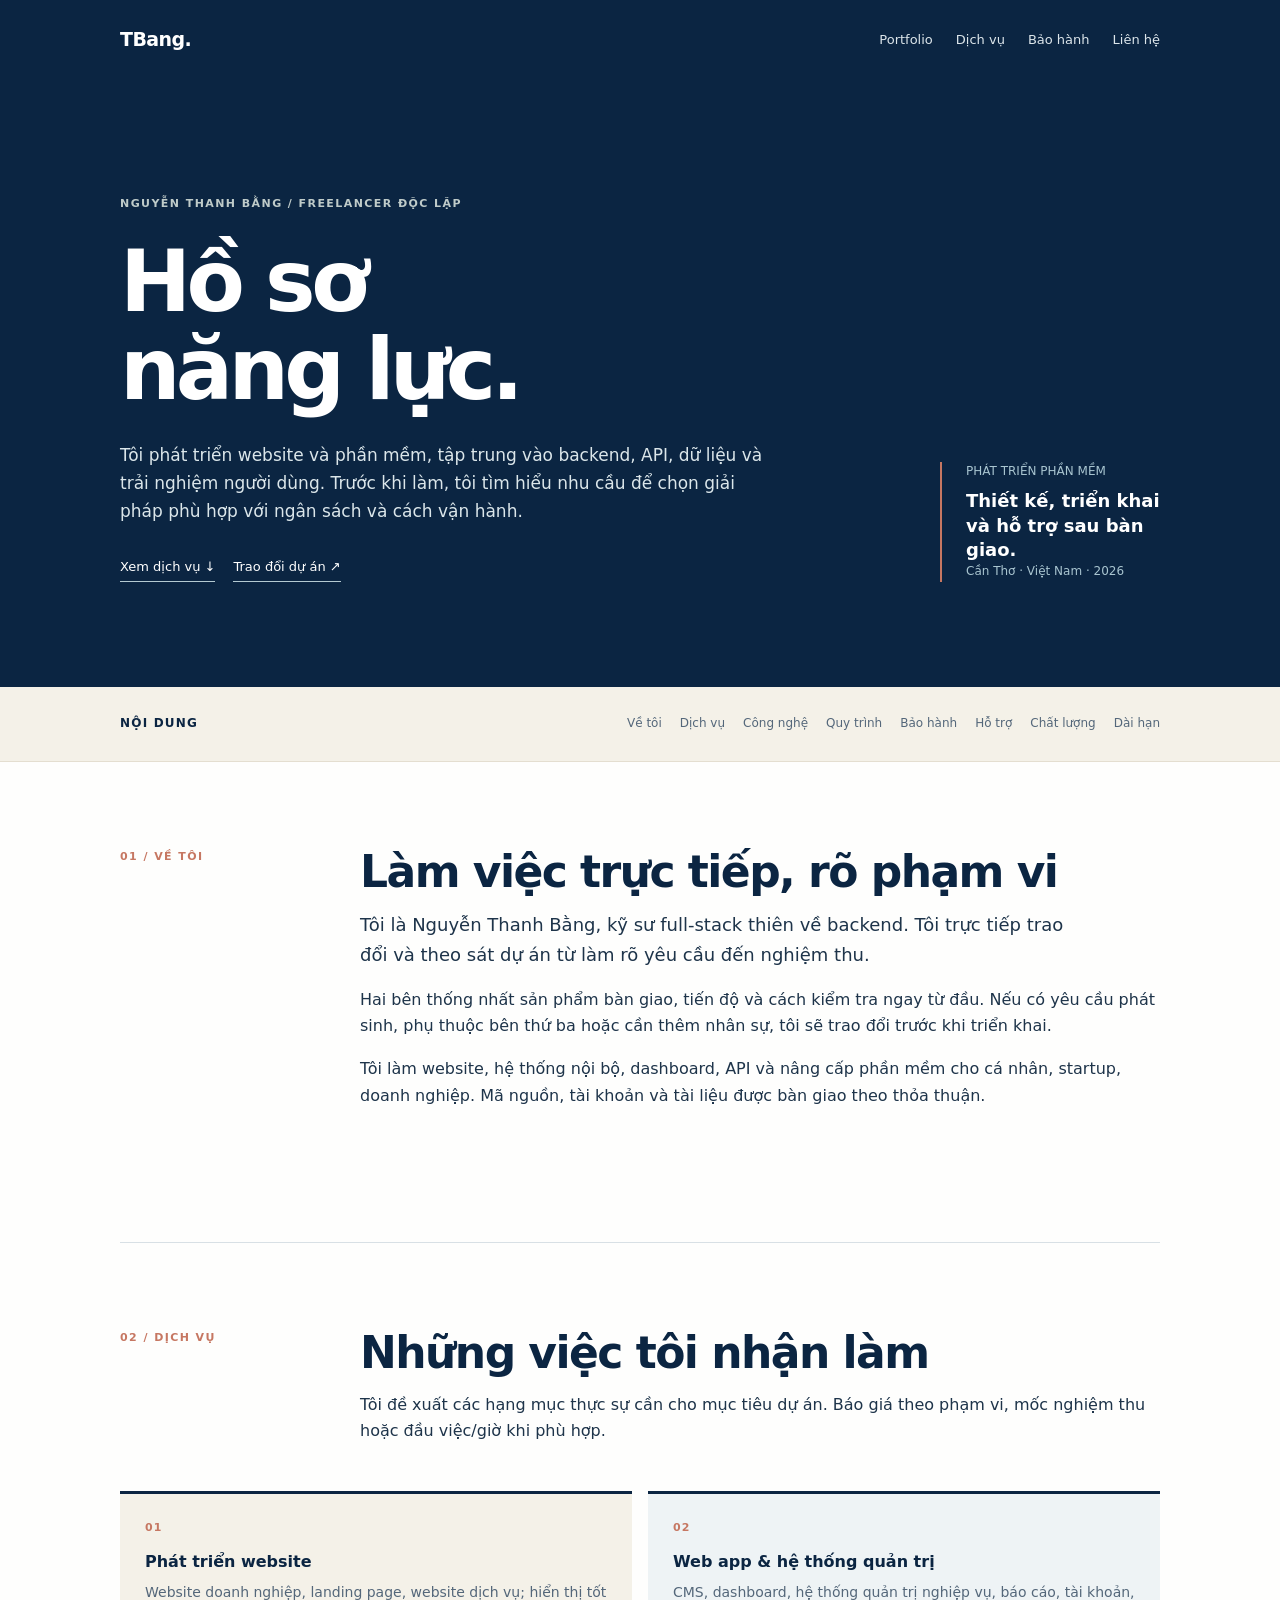
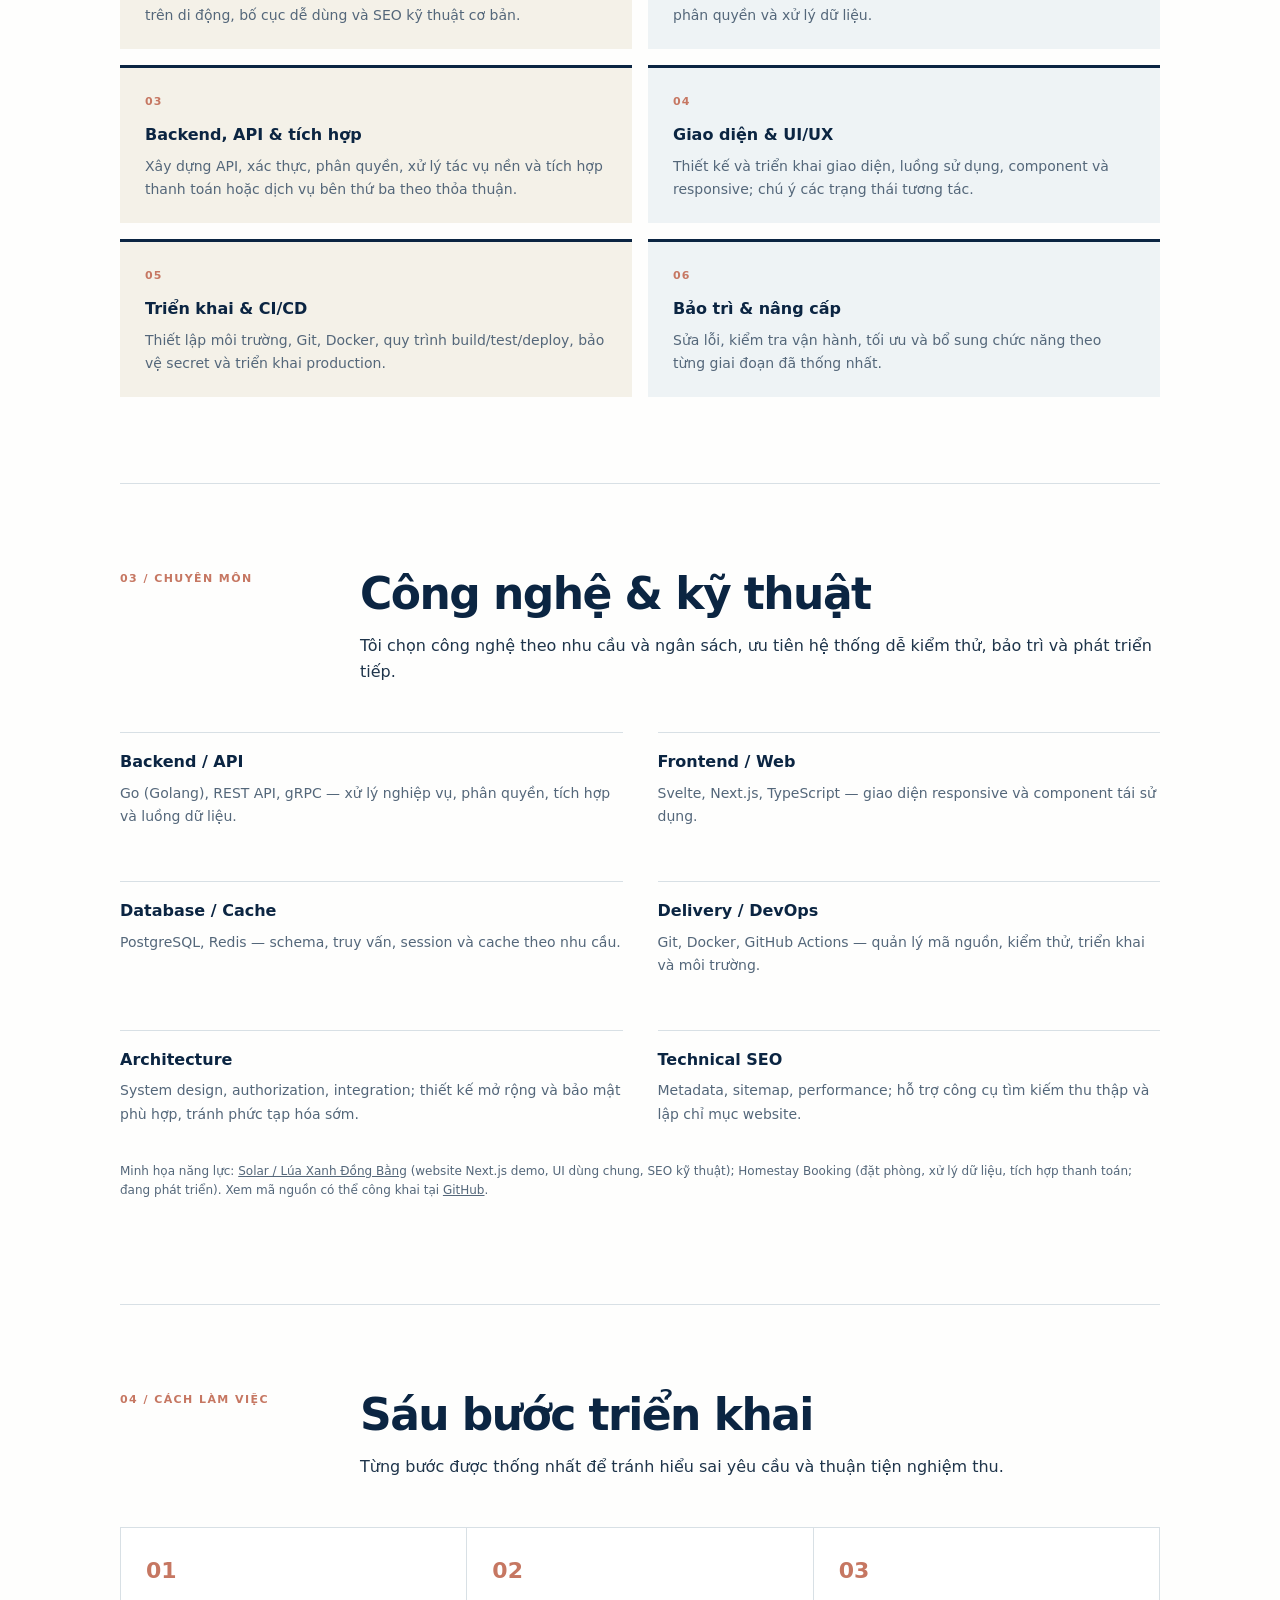
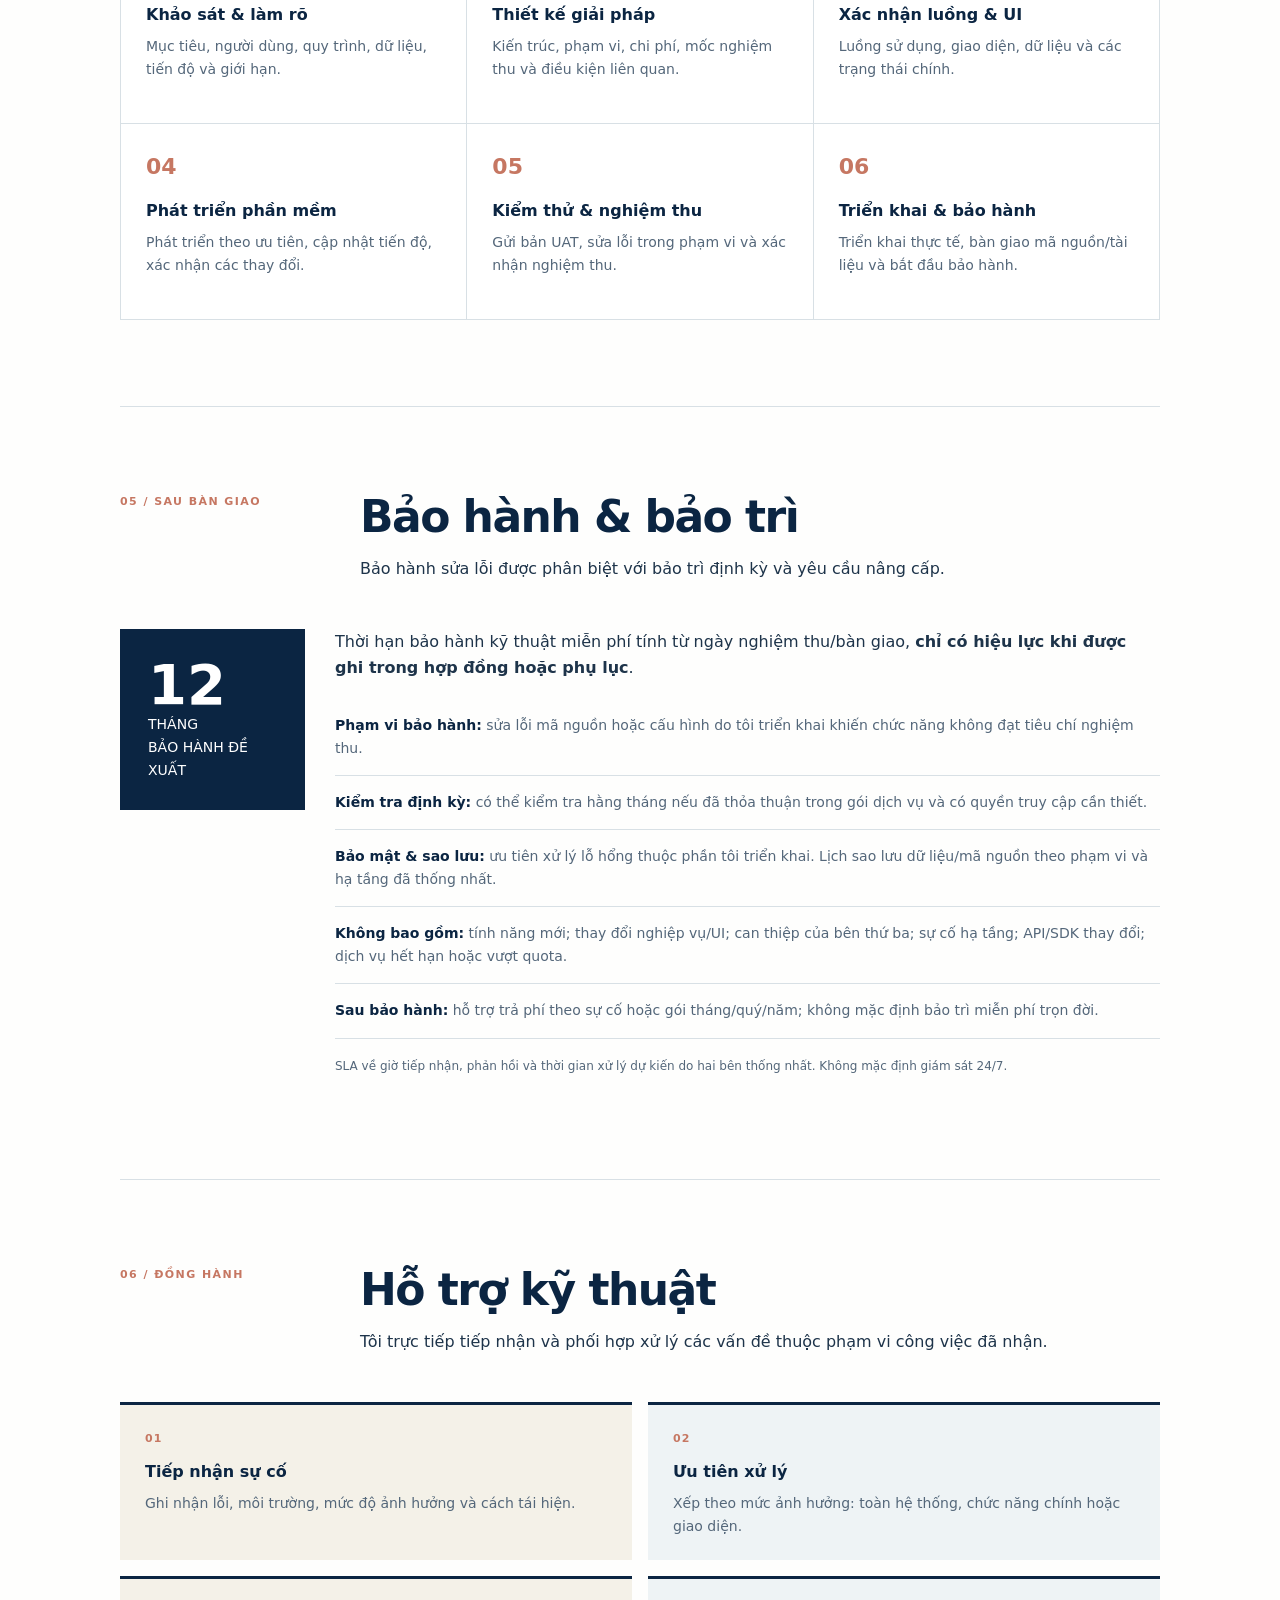
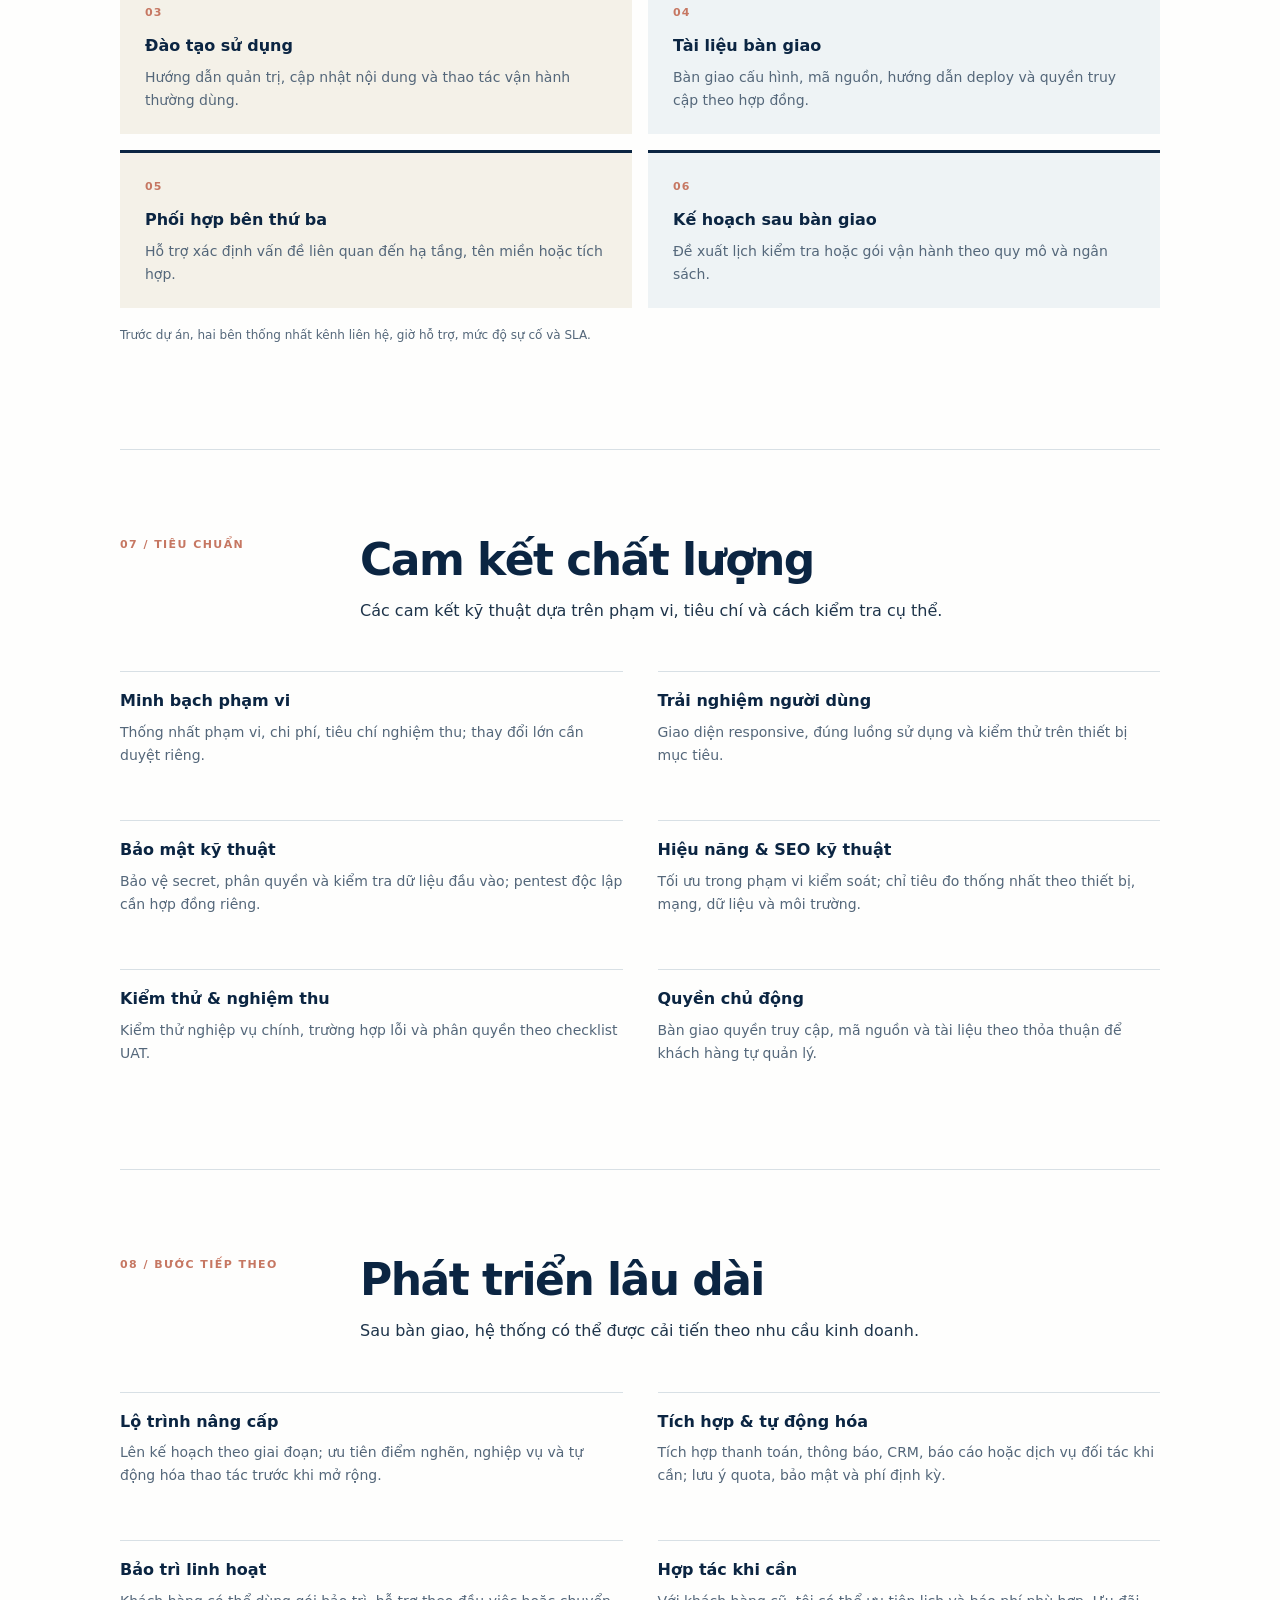
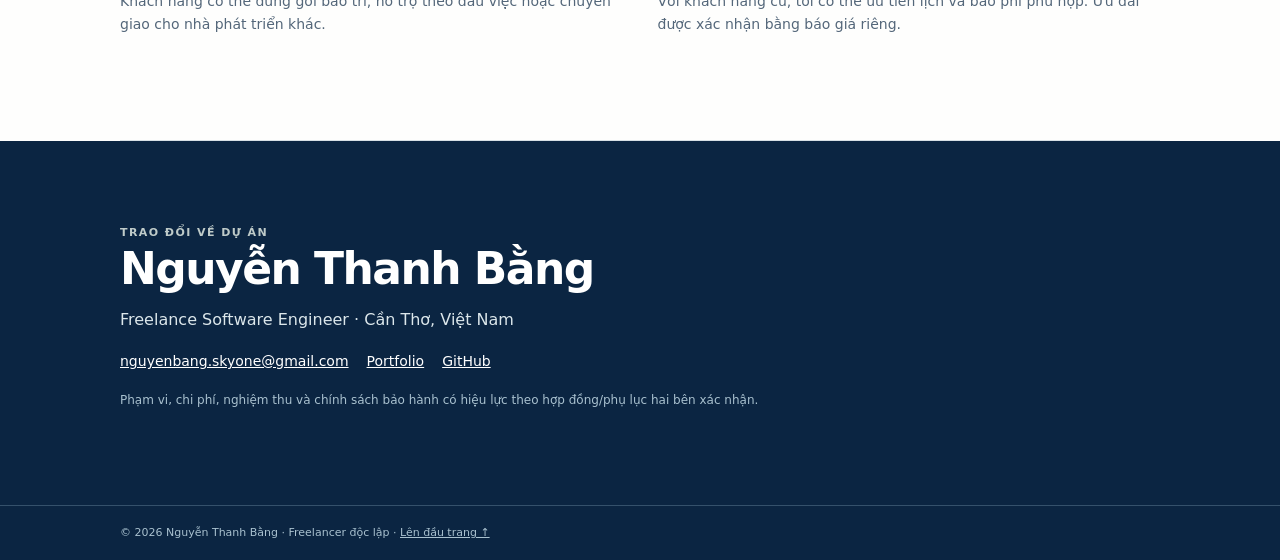
==== ho-so-nang-luc.html @ 7a18ff80 "feat(portfolio): add Vietnamese freelance capability profile" ====
<!doctype html>
<html lang="vi">
<head>
  <meta charset="utf-8">
  <meta name="viewport" content="width=device-width, initial-scale=1">
  <meta name="description" content="Hồ sơ năng lực và dịch vụ phát triển phần mềm freelance của Nguyễn Thanh Bằng: website, hệ thống quản trị, API, quy trình, bảo hành và hỗ trợ kỹ thuật.">
  <meta name="theme-color" content="#0b2542">
  <title>Hồ sơ năng lực | Nguyễn Thanh Bằng — Freelance Software Engineer</title>
  <link rel="icon" href="./assets/favicon.svg" type="image/svg+xml">
  <style>
    :root{--navy:#0b2542;--ink:#1e344a;--muted:#54677a;--cream:#f4f1e8;--paper:#fefefd;--orange:#c67762;--line:#d8e0e5;--teal:#1d5366}
    *{box-sizing:border-box}html{scroll-behavior:smooth}body{margin:0;background:var(--paper);color:var(--ink);font-family:Inter,system-ui,-apple-system,BlinkMacSystemFont,"Segoe UI",sans-serif;line-height:1.65}a{color:inherit}a:focus-visible{outline:3px solid var(--orange);outline-offset:4px}
    .wrap{width:min(1040px,calc(100% - 48px));margin-inline:auto}.top{background:var(--navy);color:#fff}.nav{display:flex;align-items:center;justify-content:space-between;gap:24px;padding:24px 0}.brand{font-weight:800;font-size:19px;text-decoration:none;letter-spacing:-.03em}.navlinks{display:flex;gap:23px;flex-wrap:wrap;font-size:13px}.navlinks a{color:#dce5ea;text-decoration:none}.navlinks a:hover{text-decoration:underline}.hero{padding:110px 0 105px;display:grid;grid-template-columns:1fr 220px;gap:40px}.eyebrow{color:#bfcbc9;letter-spacing:.13em;text-transform:uppercase;font-size:11px;font-weight:700}.hero h1{font-size:clamp(48px,7vw,85px);line-height:1.04;letter-spacing:-.055em;margin:22px 0 26px;max-width:700px}.hero p{font-size:17px;max-width:650px;color:#dbe6ea}.hero aside{border-left:2px solid var(--orange);padding-left:24px;align-self:end;font-size:12px;color:#a9c5d0}.hero aside strong{display:block;font-size:18px;color:white;line-height:1.35;margin-top:8px}.hero-links{margin-top:31px;display:flex;flex-wrap:wrap;gap:18px}.hero-links a{font-size:13px;text-decoration:none;border-bottom:1px solid #b4cad2;padding-bottom:4px}.hero-links a:hover{color:#fff;border-color:#fff}
    .contents{background:var(--cream);padding:27px 0;border-bottom:1px solid #e4ded0}.contents .wrap{display:flex;gap:24px;align-items:flex-start;justify-content:space-between}.contents strong{white-space:nowrap;color:var(--navy);font-size:12px;letter-spacing:.1em}.toc{display:flex;flex-wrap:wrap;gap:8px 18px}.toc a{font-size:12px;text-decoration:none;color:var(--muted)}.toc a:hover{color:var(--navy);text-decoration:underline}
    main section{padding:86px 0;border-bottom:1px solid var(--line);scroll-margin-top:30px}.section-head{display:grid;grid-template-columns:190px minmax(0,1fr);column-gap:50px;margin-bottom:30px}.section-head .eyebrow{color:var(--orange)}h2{font-size:clamp(27px,4.2vw,44px);line-height:1.1;letter-spacing:-.035em;color:var(--navy);margin:0 0 14px}h3{font-size:16px;line-height:1.35;margin:0 0 9px;color:var(--navy)}p{margin:0 0 17px}.lede{font-size:18px;max-width:720px}.grid{display:grid;grid-template-columns:repeat(2,minmax(0,1fr));gap:16px}.item{padding:25px 25px 22px;background:var(--cream);border-top:3px solid var(--navy)}.item:nth-child(even){background:#eef3f5}.item .number{display:block;font-size:11px;font-weight:800;letter-spacing:.1em;color:var(--orange);margin-bottom:13px}.item p,.plain p{color:var(--muted);font-size:14px;margin:0}.plain{display:grid;grid-template-columns:repeat(2,minmax(0,1fr));gap:35px}.plain article{padding:18px 0;border-top:1px solid var(--line)}.steps{display:grid;grid-template-columns:repeat(3,minmax(0,1fr));gap:1px;background:var(--line);border:1px solid var(--line)}.steps article{padding:25px;background:white}.steps b{font-size:22px;color:var(--orange)}.steps h3{margin-top:15px}.steps p{font-size:14px;color:var(--muted)}.warranty{display:grid;grid-template-columns:185px 1fr;gap:30px;align-items:start}.months{background:var(--navy);color:#fff;padding:28px;font-size:14px}.months strong{font-size:56px;display:block;line-height:1}.detail-list{margin:0;padding:0;list-style:none}.detail-list li{border-bottom:1px solid var(--line);padding:15px 0;color:var(--muted);font-size:14px}.detail-list strong{color:var(--navy)}.note{font-size:12px!important;color:var(--muted);margin-top:18px}.contact{background:var(--navy);color:white;padding:77px 0}.contact h2{color:white}.contact p{color:#dce7eb}.contact a{color:white}.contact .links{display:flex;flex-wrap:wrap;gap:18px;font-size:14px}.footer{background:var(--navy);color:#a9c1cf;border-top:1px solid #35516b;font-size:11px;padding:18px 0}
    @media(max-width:800px){.hero{grid-template-columns:1fr;padding:80px 0}.hero aside{max-width:480px}.section-head{display:block}.section-head .eyebrow{display:block;margin-bottom:10px}.steps{grid-template-columns:repeat(2,minmax(0,1fr))}.navlinks{gap:14px}}
    @media(max-width:600px){.wrap{width:min(100% - 34px,1040px)}.nav{align-items:flex-start;flex-direction:column}.hero{padding:60px 0 73px}.contents .wrap{display:block}.toc{margin-top:13px}.grid,.plain,.warranty,.steps{grid-template-columns:1fr}main section{padding:60px 0}.item{padding:21px}.hero h1{font-size:48px}}
    @media(prefers-reduced-motion:reduce){html{scroll-behavior:auto}}
  </style>
</head>
<body>
  <header class="top" id="dau-trang">
    <div class="wrap nav"><a class="brand" href="./">TBang.</a><nav class="navlinks" aria-label="Điều hướng"><a href="./">Portfolio</a><a href="#dich-vu">Dịch vụ</a><a href="#bao-hanh">Bảo hành</a><a href="#lien-he">Liên hệ</a></nav></div>
    <div class="wrap hero">
      <div><span class="eyebrow">Nguyễn Thanh Bằng / Freelancer độc lập</span><h1>Hồ sơ<br>năng lực.</h1><p>Tôi phát triển website và phần mềm, tập trung vào backend, API, dữ liệu và trải nghiệm người dùng. Trước khi làm, tôi tìm hiểu nhu cầu để chọn giải pháp phù hợp với ngân sách và cách vận hành.</p><div class="hero-links"><a href="#dich-vu">Xem dịch vụ ↓</a><a href="mailto:nguyenbang.skyone@gmail.com">Trao đổi dự án ↗</a></div></div>
      <aside>PHÁT TRIỂN PHẦN MỀM<strong>Thiết kế, triển khai và hỗ trợ sau bàn giao.</strong>Cần Thơ · Việt Nam · 2026</aside>
    </div>
  </header>
  <div class="contents"><div class="wrap"><strong>NỘI DUNG</strong><nav class="toc" aria-label="Mục lục"><a href="#ve-toi">Về tôi</a><a href="#dich-vu">Dịch vụ</a><a href="#cong-nghe">Công nghệ</a><a href="#quy-trinh">Quy trình</a><a href="#bao-hanh">Bảo hành</a><a href="#ho-tro">Hỗ trợ</a><a href="#cam-ket">Chất lượng</a><a href="#phat-trien">Dài hạn</a></nav></div></div>
  <main>
    <section id="ve-toi" class="wrap"><div class="section-head"><span class="eyebrow">01 / Về tôi</span><div><h2>Làm việc trực tiếp, rõ phạm vi</h2><p class="lede">Tôi là Nguyễn Thanh Bằng, kỹ sư full-stack thiên về backend. Tôi trực tiếp trao đổi và theo sát dự án từ làm rõ yêu cầu đến nghiệm thu.</p><p>Hai bên thống nhất sản phẩm bàn giao, tiến độ và cách kiểm tra ngay từ đầu. Nếu có yêu cầu phát sinh, phụ thuộc bên thứ ba hoặc cần thêm nhân sự, tôi sẽ trao đổi trước khi triển khai.</p><p>Tôi làm website, hệ thống nội bộ, dashboard, API và nâng cấp phần mềm cho cá nhân, startup, doanh nghiệp. Mã nguồn, tài khoản và tài liệu được bàn giao theo thỏa thuận.</p></div></div></section>
    <section id="dich-vu" class="wrap"><div class="section-head"><span class="eyebrow">02 / Dịch vụ</span><div><h2>Những việc tôi nhận làm</h2><p>Tôi đề xuất các hạng mục thực sự cần cho mục tiêu dự án. Báo giá theo phạm vi, mốc nghiệm thu hoặc đầu việc/giờ khi phù hợp.</p></div></div><div class="grid">
      <article class="item"><span class="number">01</span><h3>Phát triển website</h3><p>Website doanh nghiệp, landing page, website dịch vụ; hiển thị tốt trên di động, bố cục dễ dùng và SEO kỹ thuật cơ bản.</p></article>
      <article class="item"><span class="number">02</span><h3>Web app & hệ thống quản trị</h3><p>CMS, dashboard, hệ thống quản trị nghiệp vụ, báo cáo, tài khoản, phân quyền và xử lý dữ liệu.</p></article>
      <article class="item"><span class="number">03</span><h3>Backend, API & tích hợp</h3><p>Xây dựng API, xác thực, phân quyền, xử lý tác vụ nền và tích hợp thanh toán hoặc dịch vụ bên thứ ba theo thỏa thuận.</p></article>
      <article class="item"><span class="number">04</span><h3>Giao diện & UI/UX</h3><p>Thiết kế và triển khai giao diện, luồng sử dụng, component và responsive; chú ý các trạng thái tương tác.</p></article>
      <article class="item"><span class="number">05</span><h3>Triển khai & CI/CD</h3><p>Thiết lập môi trường, Git, Docker, quy trình build/test/deploy, bảo vệ secret và triển khai production.</p></article>
      <article class="item"><span class="number">06</span><h3>Bảo trì & nâng cấp</h3><p>Sửa lỗi, kiểm tra vận hành, tối ưu và bổ sung chức năng theo từng giai đoạn đã thống nhất.</p></article>
    </div></section>
    <section id="cong-nghe" class="wrap"><div class="section-head"><span class="eyebrow">03 / Chuyên môn</span><div><h2>Công nghệ & kỹ thuật</h2><p>Tôi chọn công nghệ theo nhu cầu và ngân sách, ưu tiên hệ thống dễ kiểm thử, bảo trì và phát triển tiếp.</p></div></div><div class="plain">
      <article><h3>Backend / API</h3><p>Go (Golang), REST API, gRPC — xử lý nghiệp vụ, phân quyền, tích hợp và luồng dữ liệu.</p></article>
      <article><h3>Frontend / Web</h3><p>Svelte, Next.js, TypeScript — giao diện responsive và component tái sử dụng.</p></article>
      <article><h3>Database / Cache</h3><p>PostgreSQL, Redis — schema, truy vấn, session và cache theo nhu cầu.</p></article>
      <article><h3>Delivery / DevOps</h3><p>Git, Docker, GitHub Actions — quản lý mã nguồn, kiểm thử, triển khai và môi trường.</p></article>
      <article><h3>Architecture</h3><p>System design, authorization, integration; thiết kế mở rộng và bảo mật phù hợp, tránh phức tạp hóa sớm.</p></article>
      <article><h3>Technical SEO</h3><p>Metadata, sitemap, performance; hỗ trợ công cụ tìm kiếm thu thập và lập chỉ mục website.</p></article>
    </div><p class="note">Minh họa năng lực: <a href="./solar_demo/">Solar / Lúa Xanh Đồng Bằng</a> (website Next.js demo, UI dùng chung, SEO kỹ thuật); Homestay Booking (đặt phòng, xử lý dữ liệu, tích hợp thanh toán; đang phát triển). Xem mã nguồn có thể công khai tại <a href="https://github.com/bangnt188">GitHub</a>.</p></section>
    <section id="quy-trinh" class="wrap"><div class="section-head"><span class="eyebrow">04 / Cách làm việc</span><div><h2>Sáu bước triển khai</h2><p>Từng bước được thống nhất để tránh hiểu sai yêu cầu và thuận tiện nghiệm thu.</p></div></div><div class="steps">
      <article><b>01</b><h3>Khảo sát & làm rõ</h3><p>Mục tiêu, người dùng, quy trình, dữ liệu, tiến độ và giới hạn.</p></article>
      <article><b>02</b><h3>Thiết kế giải pháp</h3><p>Kiến trúc, phạm vi, chi phí, mốc nghiệm thu và điều kiện liên quan.</p></article>
      <article><b>03</b><h3>Xác nhận luồng & UI</h3><p>Luồng sử dụng, giao diện, dữ liệu và các trạng thái chính.</p></article>
      <article><b>04</b><h3>Phát triển phần mềm</h3><p>Phát triển theo ưu tiên, cập nhật tiến độ, xác nhận các thay đổi.</p></article>
      <article><b>05</b><h3>Kiểm thử & nghiệm thu</h3><p>Gửi bản UAT, sửa lỗi trong phạm vi và xác nhận nghiệm thu.</p></article>
      <article><b>06</b><h3>Triển khai & bảo hành</h3><p>Triển khai thực tế, bàn giao mã nguồn/tài liệu và bắt đầu bảo hành.</p></article>
    </div></section>
    <section id="bao-hanh" class="wrap"><div class="section-head"><span class="eyebrow">05 / Sau bàn giao</span><div><h2>Bảo hành & bảo trì</h2><p>Bảo hành sửa lỗi được phân biệt với bảo trì định kỳ và yêu cầu nâng cấp.</p></div></div><div class="warranty"><div class="months"><strong>12</strong>THÁNG<br>BẢO HÀNH ĐỀ XUẤT</div><div><p>Thời hạn bảo hành kỹ thuật miễn phí tính từ ngày nghiệm thu/bàn giao, <strong>chỉ có hiệu lực khi được ghi trong hợp đồng hoặc phụ lục</strong>.</p><ul class="detail-list">
      <li><strong>Phạm vi bảo hành:</strong> sửa lỗi mã nguồn hoặc cấu hình do tôi triển khai khiến chức năng không đạt tiêu chí nghiệm thu.</li>
      <li><strong>Kiểm tra định kỳ:</strong> có thể kiểm tra hằng tháng nếu đã thỏa thuận trong gói dịch vụ và có quyền truy cập cần thiết.</li>
      <li><strong>Bảo mật & sao lưu:</strong> ưu tiên xử lý lỗ hổng thuộc phần tôi triển khai. Lịch sao lưu dữ liệu/mã nguồn theo phạm vi và hạ tầng đã thống nhất.</li>
      <li><strong>Không bao gồm:</strong> tính năng mới; thay đổi nghiệp vụ/UI; can thiệp của bên thứ ba; sự cố hạ tầng; API/SDK thay đổi; dịch vụ hết hạn hoặc vượt quota.</li>
      <li><strong>Sau bảo hành:</strong> hỗ trợ trả phí theo sự cố hoặc gói tháng/quý/năm; không mặc định bảo trì miễn phí trọn đời.</li>
      </ul><p class="note">SLA về giờ tiếp nhận, phản hồi và thời gian xử lý dự kiến do hai bên thống nhất. Không mặc định giám sát 24/7.</p></div></div></section>
    <section id="ho-tro" class="wrap"><div class="section-head"><span class="eyebrow">06 / Đồng hành</span><div><h2>Hỗ trợ kỹ thuật</h2><p>Tôi trực tiếp tiếp nhận và phối hợp xử lý các vấn đề thuộc phạm vi công việc đã nhận.</p></div></div><div class="grid">
      <article class="item"><span class="number">01</span><h3>Tiếp nhận sự cố</h3><p>Ghi nhận lỗi, môi trường, mức độ ảnh hưởng và cách tái hiện.</p></article>
      <article class="item"><span class="number">02</span><h3>Ưu tiên xử lý</h3><p>Xếp theo mức ảnh hưởng: toàn hệ thống, chức năng chính hoặc giao diện.</p></article>
      <article class="item"><span class="number">03</span><h3>Đào tạo sử dụng</h3><p>Hướng dẫn quản trị, cập nhật nội dung và thao tác vận hành thường dùng.</p></article>
      <article class="item"><span class="number">04</span><h3>Tài liệu bàn giao</h3><p>Bàn giao cấu hình, mã nguồn, hướng dẫn deploy và quyền truy cập theo hợp đồng.</p></article>
      <article class="item"><span class="number">05</span><h3>Phối hợp bên thứ ba</h3><p>Hỗ trợ xác định vấn đề liên quan đến hạ tầng, tên miền hoặc tích hợp.</p></article>
      <article class="item"><span class="number">06</span><h3>Kế hoạch sau bàn giao</h3><p>Đề xuất lịch kiểm tra hoặc gói vận hành theo quy mô và ngân sách.</p></article>
    </div><p class="note">Trước dự án, hai bên thống nhất kênh liên hệ, giờ hỗ trợ, mức độ sự cố và SLA.</p></section>
    <section id="cam-ket" class="wrap"><div class="section-head"><span class="eyebrow">07 / Tiêu chuẩn</span><div><h2>Cam kết chất lượng</h2><p>Các cam kết kỹ thuật dựa trên phạm vi, tiêu chí và cách kiểm tra cụ thể.</p></div></div><div class="plain">
      <article><h3>Minh bạch phạm vi</h3><p>Thống nhất phạm vi, chi phí, tiêu chí nghiệm thu; thay đổi lớn cần duyệt riêng.</p></article>
      <article><h3>Trải nghiệm người dùng</h3><p>Giao diện responsive, đúng luồng sử dụng và kiểm thử trên thiết bị mục tiêu.</p></article>
      <article><h3>Bảo mật kỹ thuật</h3><p>Bảo vệ secret, phân quyền và kiểm tra dữ liệu đầu vào; pentest độc lập cần hợp đồng riêng.</p></article>
      <article><h3>Hiệu năng & SEO kỹ thuật</h3><p>Tối ưu trong phạm vi kiểm soát; chỉ tiêu đo thống nhất theo thiết bị, mạng, dữ liệu và môi trường.</p></article>
      <article><h3>Kiểm thử & nghiệm thu</h3><p>Kiểm thử nghiệp vụ chính, trường hợp lỗi và phân quyền theo checklist UAT.</p></article>
      <article><h3>Quyền chủ động</h3><p>Bàn giao quyền truy cập, mã nguồn và tài liệu theo thỏa thuận để khách hàng tự quản lý.</p></article>
    </div></section>
    <section id="phat-trien" class="wrap"><div class="section-head"><span class="eyebrow">08 / Bước tiếp theo</span><div><h2>Phát triển lâu dài</h2><p>Sau bàn giao, hệ thống có thể được cải tiến theo nhu cầu kinh doanh.</p></div></div><div class="plain">
      <article><h3>Lộ trình nâng cấp</h3><p>Lên kế hoạch theo giai đoạn; ưu tiên điểm nghẽn, nghiệp vụ và tự động hóa thao tác trước khi mở rộng.</p></article>
      <article><h3>Tích hợp & tự động hóa</h3><p>Tích hợp thanh toán, thông báo, CRM, báo cáo hoặc dịch vụ đối tác khi cần; lưu ý quota, bảo mật và phí định kỳ.</p></article>
      <article><h3>Bảo trì linh hoạt</h3><p>Khách hàng có thể dùng gói bảo trì, hỗ trợ theo đầu việc hoặc chuyển giao cho nhà phát triển khác.</p></article>
      <article><h3>Hợp tác khi cần</h3><p>Với khách hàng cũ, tôi có thể ưu tiên lịch và báo phí phù hợp. Ưu đãi được xác nhận bằng báo giá riêng.</p></article>
    </div></section>
  </main>
  <section class="contact" id="lien-he"><div class="wrap"><span class="eyebrow">Trao đổi về dự án</span><h2>Nguyễn Thanh Bằng</h2><p>Freelance Software Engineer · Cần Thơ, Việt Nam</p><div class="links"><a href="mailto:nguyenbang.skyone@gmail.com">nguyenbang.skyone@gmail.com</a><a href="./">Portfolio</a><a href="https://github.com/bangnt188">GitHub</a></div><p class="note" style="color:#a9c1cf">Phạm vi, chi phí, nghiệm thu và chính sách bảo hành có hiệu lực theo hợp đồng/phụ lục hai bên xác nhận.</p></div></section>
  <footer class="footer"><div class="wrap">© 2026 Nguyễn Thanh Bằng · Freelancer độc lập · <a href="#dau-trang">Lên đầu trang ↑</a></div></footer>
</body>
</html>
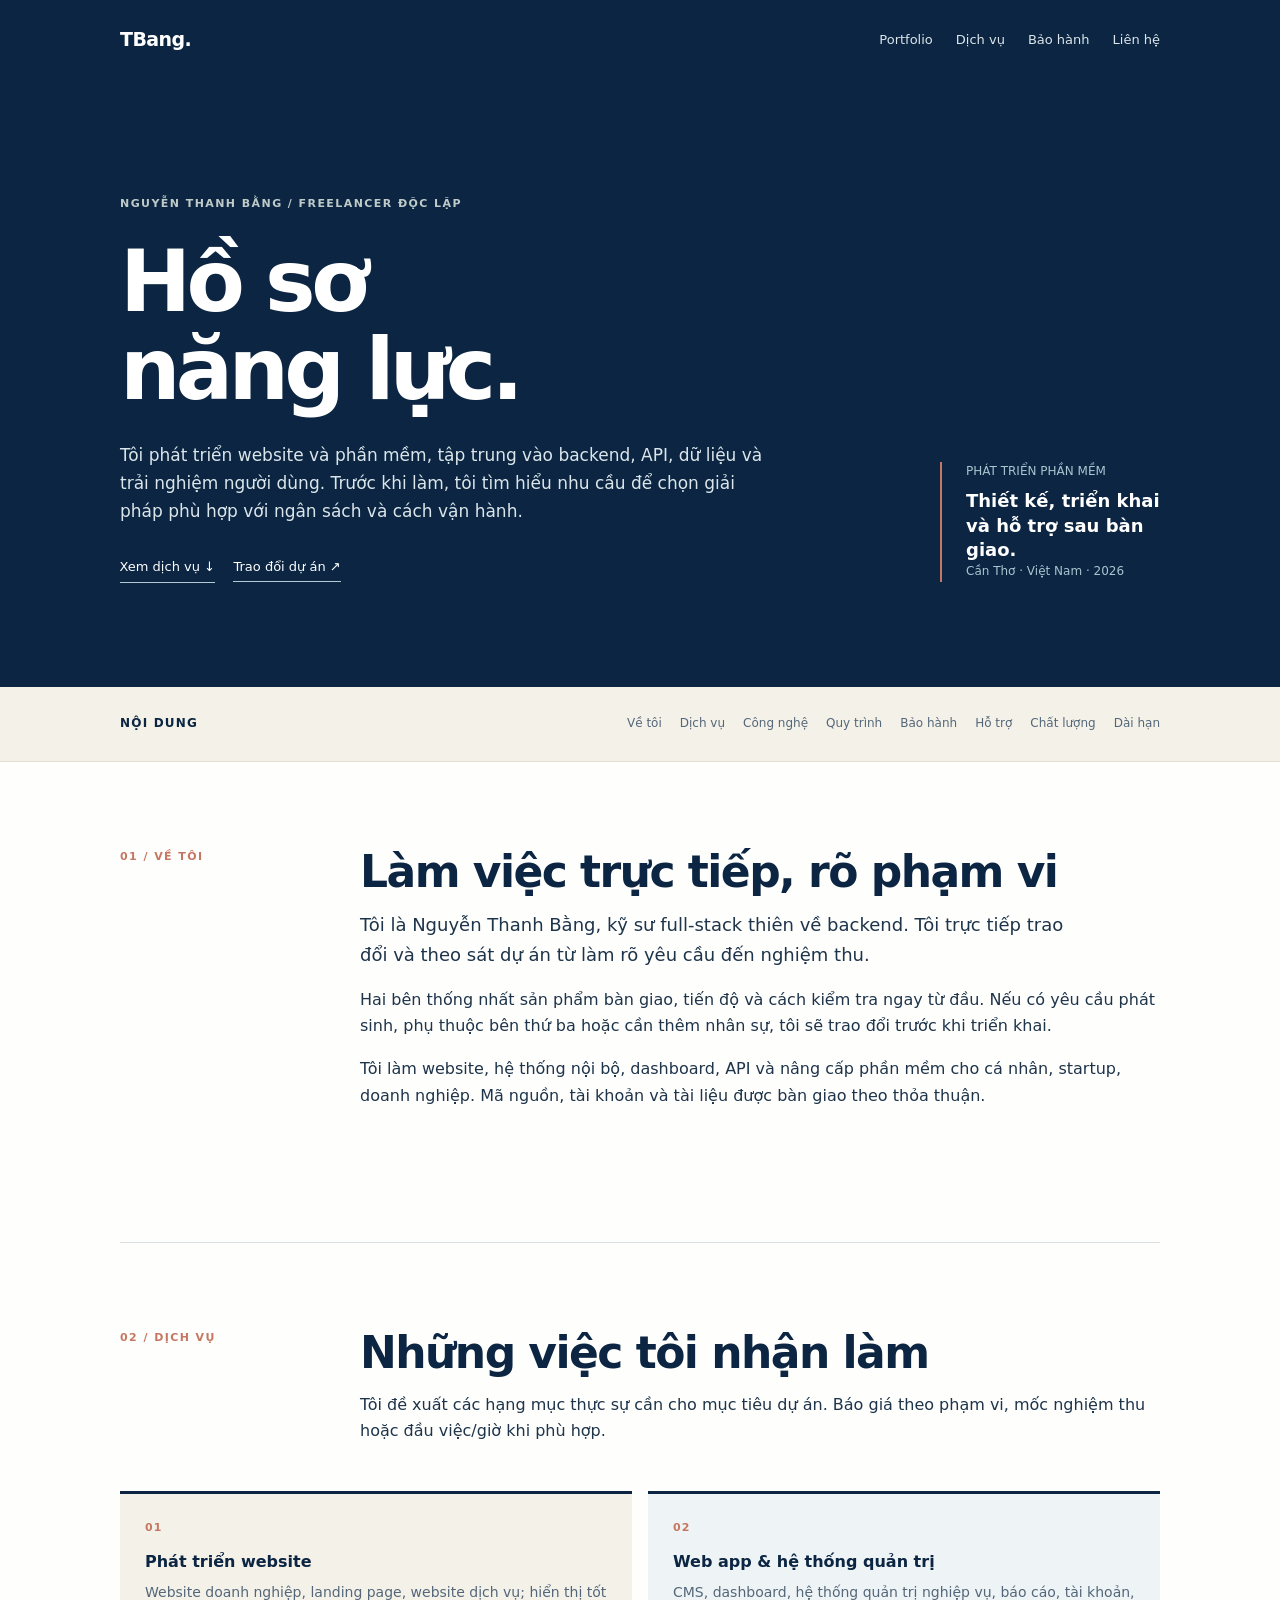
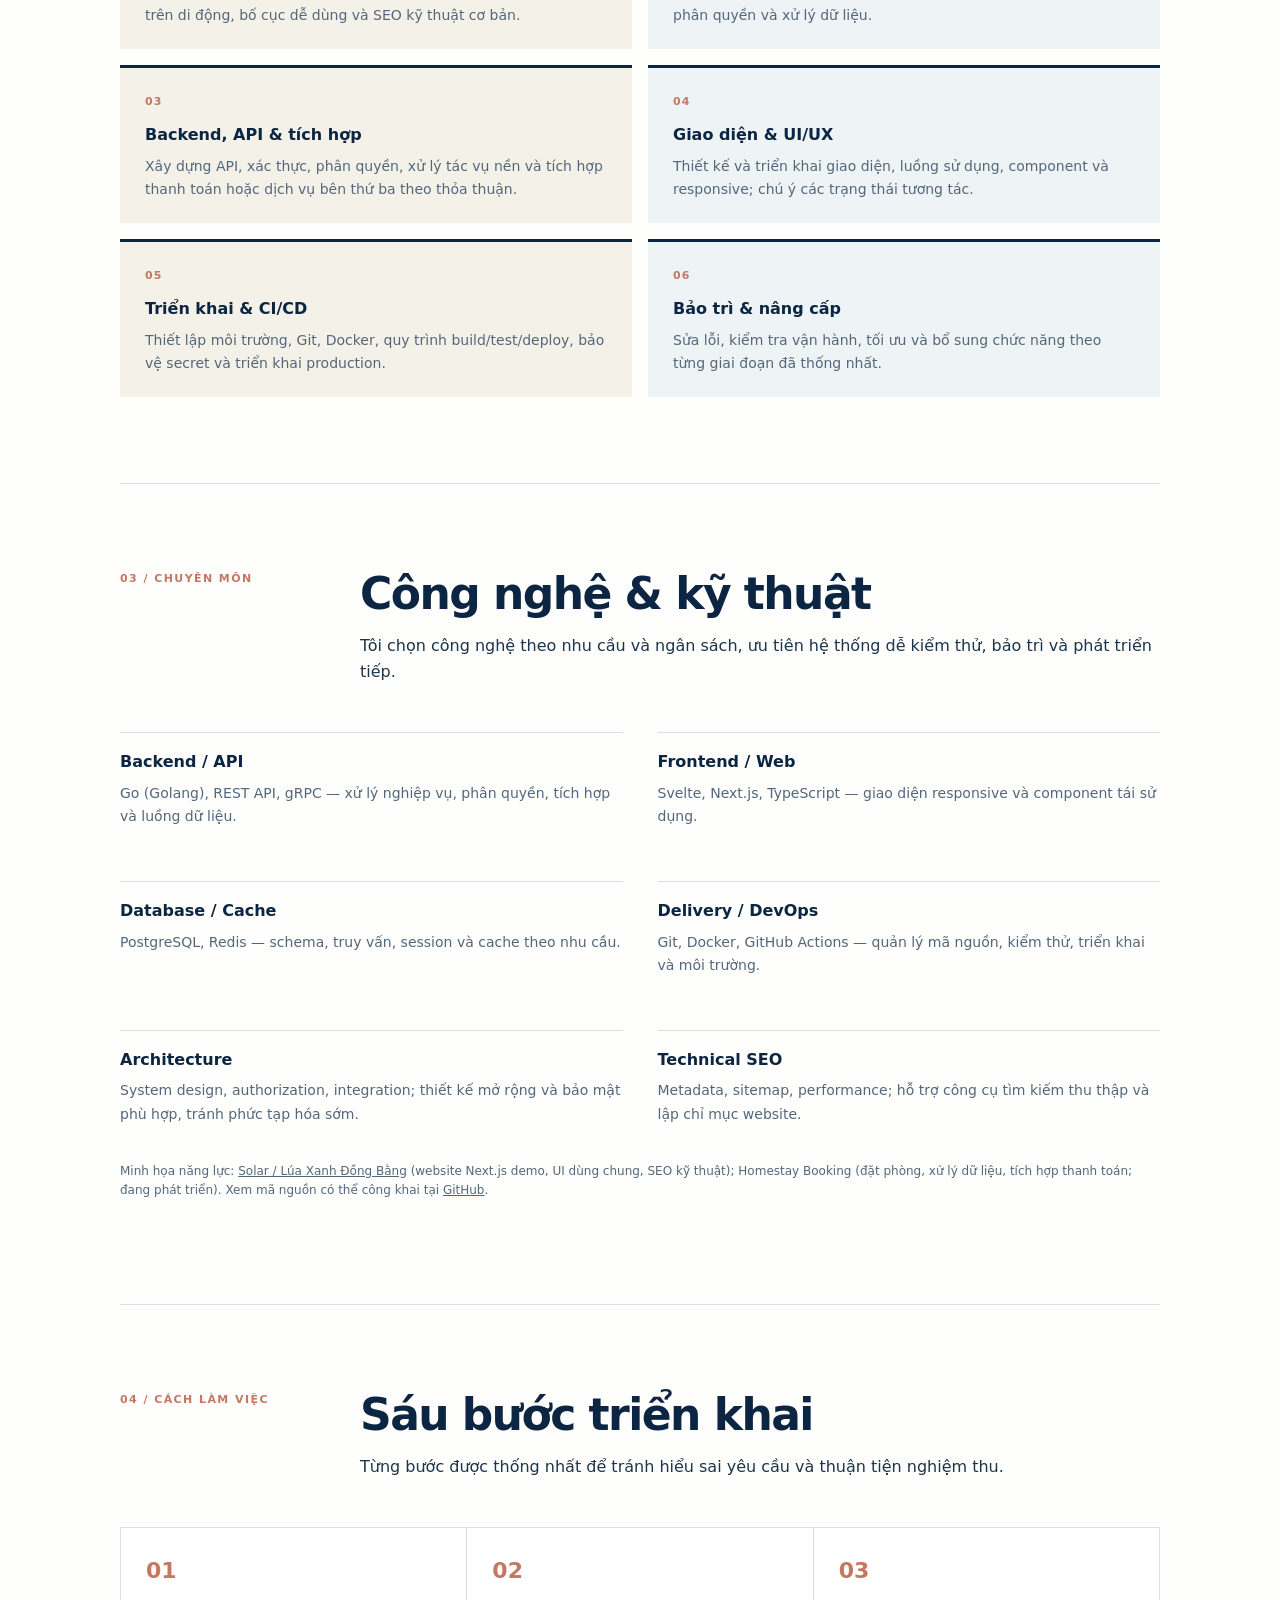
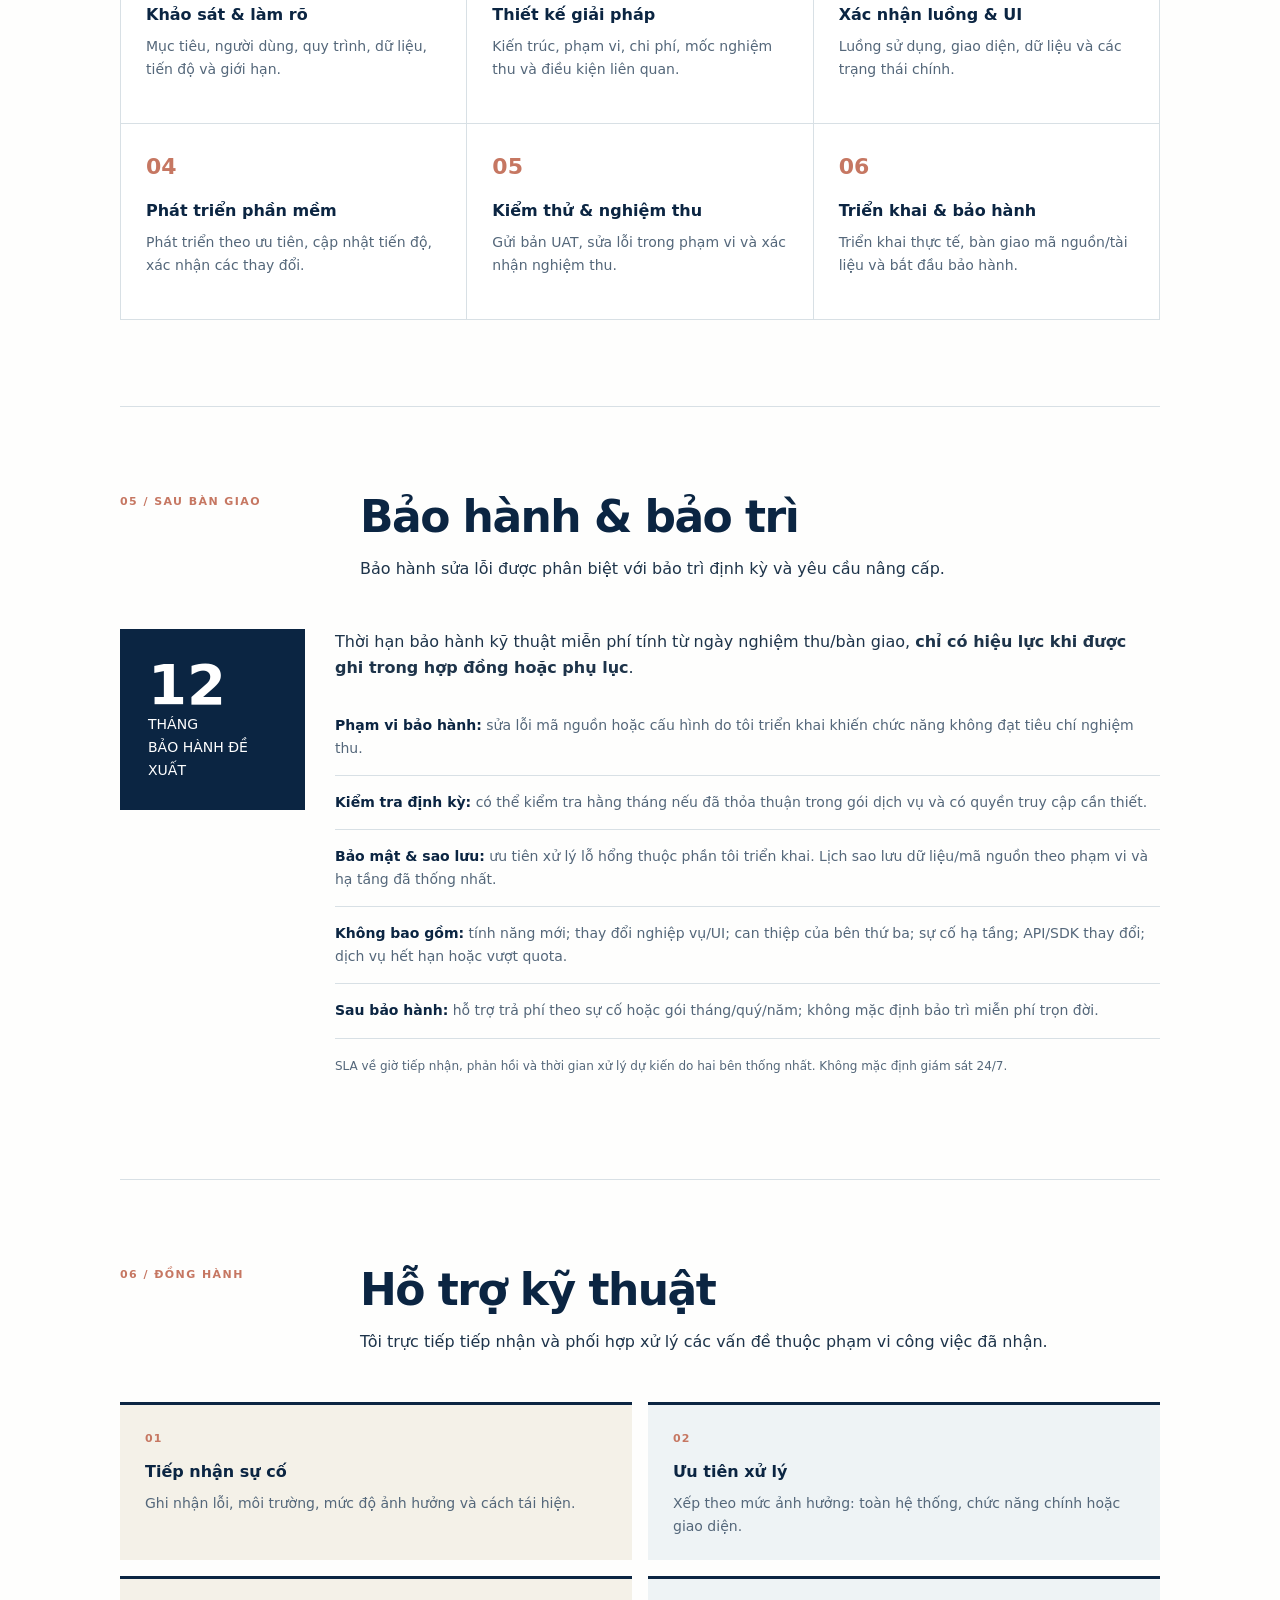
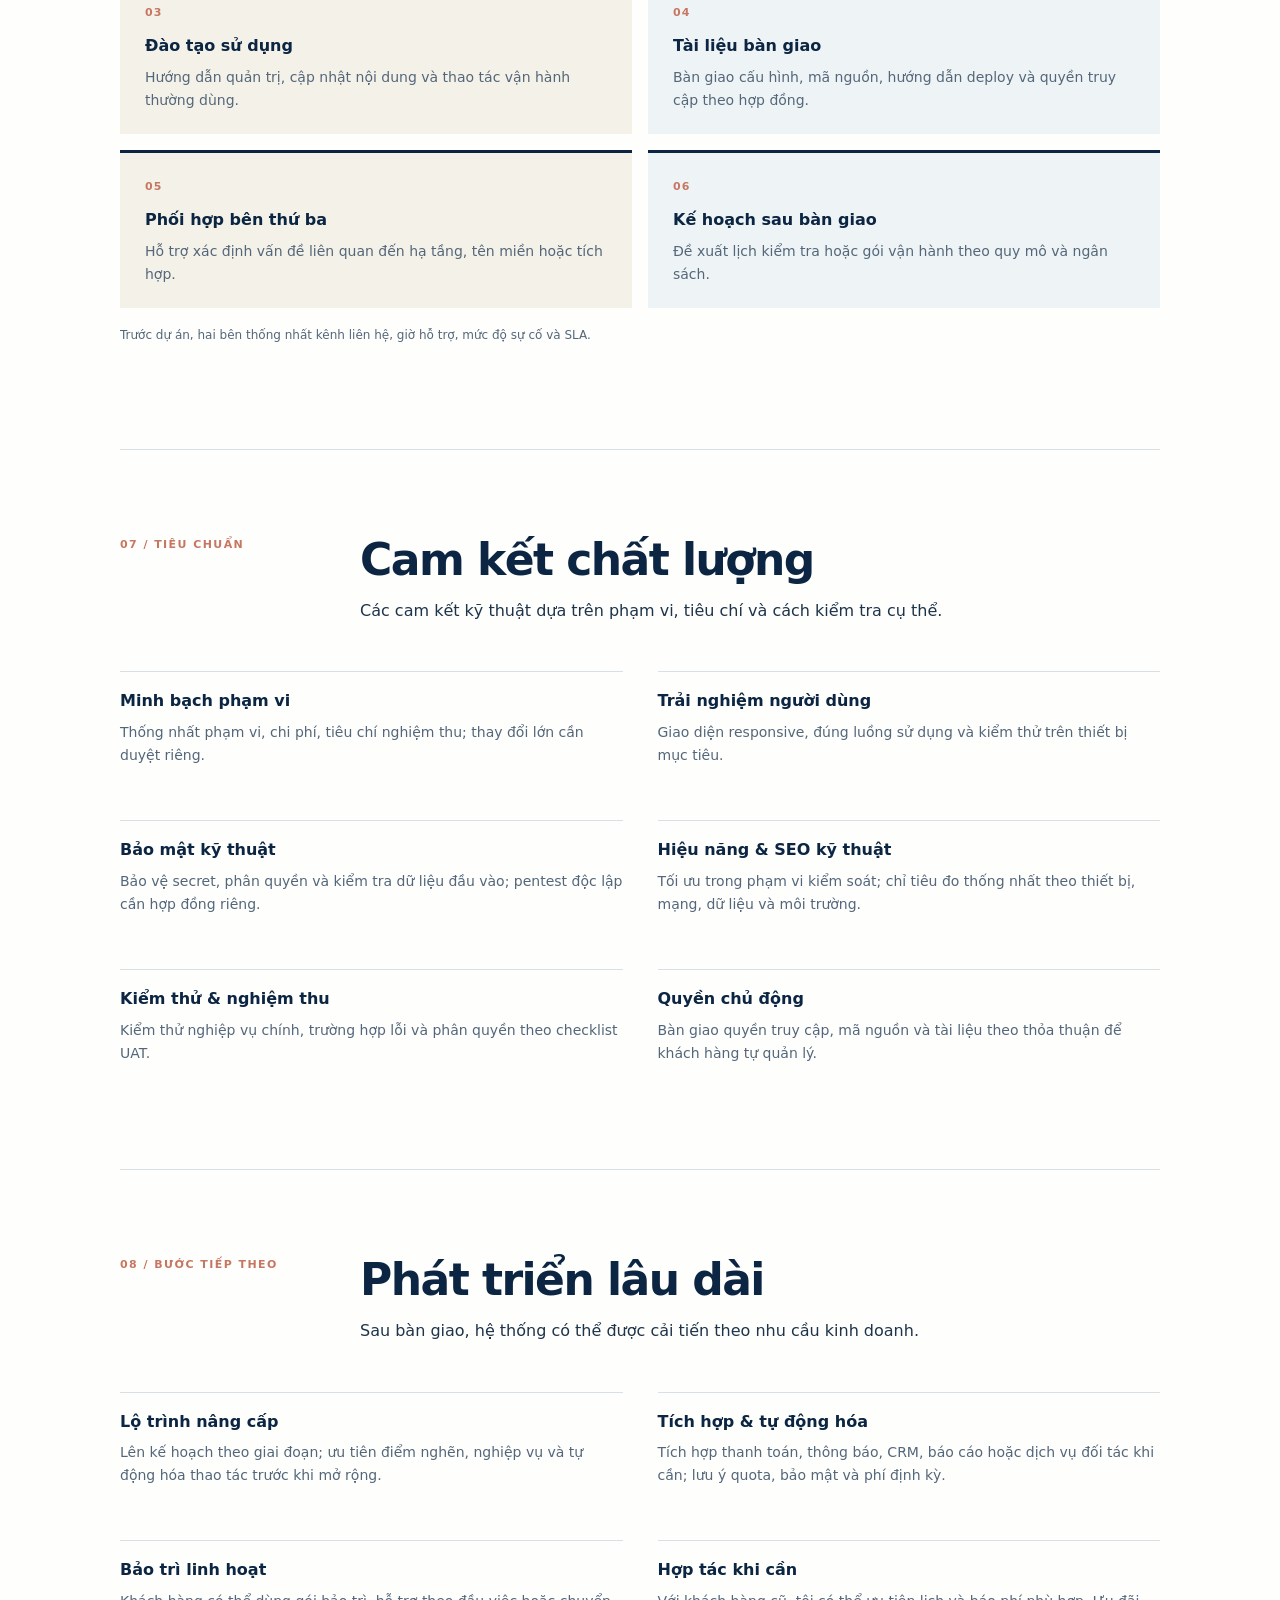
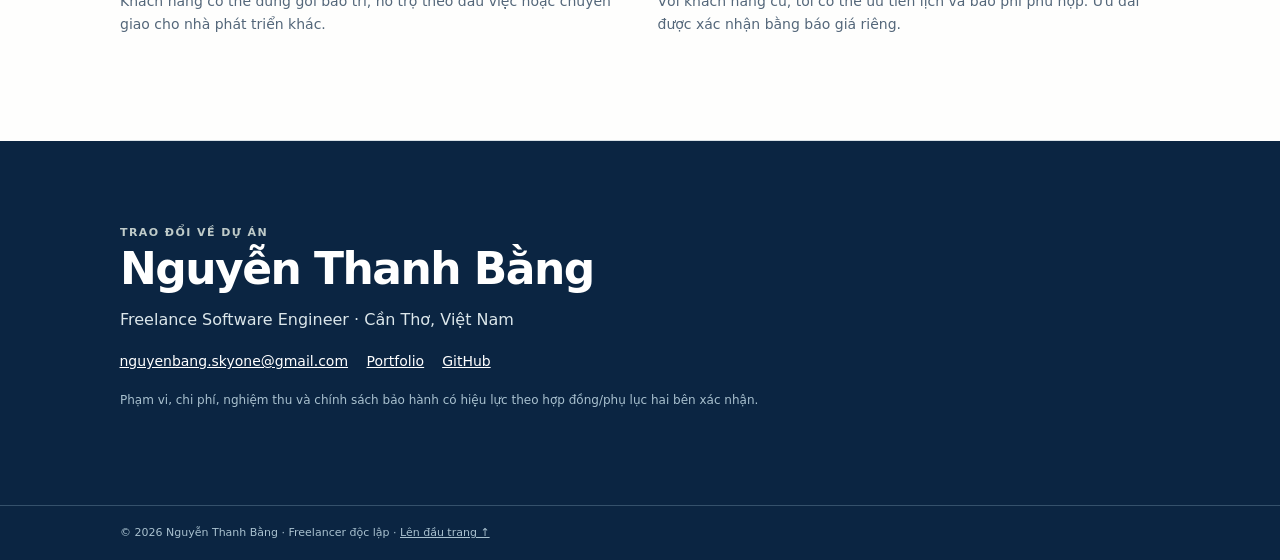
==== commit a21bfb05: "feat(profile): integrate shared @solar/ui motion reveal recipes" ====
--- a/ho-so-nang-luc.html
+++ b/ho-so-nang-luc.html
@@ -7,6 +7,8 @@
   <meta name="theme-color" content="#0b2542">
   <title>Hồ sơ năng lực | Nguyễn Thanh Bằng — Freelance Software Engineer</title>
   <link rel="icon" href="./assets/favicon.svg" type="image/svg+xml">
+  <link rel="stylesheet" href="./assets/solar-motion.css">
+  <script src="./assets/solar-motion.js" defer></script>
   <style>
     :root{--navy:#0b2542;--ink:#1e344a;--muted:#54677a;--cream:#f4f1e8;--paper:#fefefd;--orange:#c67762;--line:#d8e0e5;--teal:#1d5366}
     *{box-sizing:border-box}html{scroll-behavior:smooth}body{margin:0;background:var(--paper);color:var(--ink);font-family:Inter,system-ui,-apple-system,BlinkMacSystemFont,"Segoe UI",sans-serif;line-height:1.65}a{color:inherit}a:focus-visible{outline:3px solid var(--orange);outline-offset:4px}
@@ -21,69 +23,69 @@
 <body>
   <header class="top" id="dau-trang">
     <div class="wrap nav"><a class="brand" href="./">TBang.</a><nav class="navlinks" aria-label="Điều hướng"><a href="./">Portfolio</a><a href="#dich-vu">Dịch vụ</a><a href="#bao-hanh">Bảo hành</a><a href="#lien-he">Liên hệ</a></nav></div>
-    <div class="wrap hero">
-      <div><span class="eyebrow">Nguyễn Thanh Bằng / Freelancer độc lập</span><h1>Hồ sơ<br>năng lực.</h1><p>Tôi phát triển website và phần mềm, tập trung vào backend, API, dữ liệu và trải nghiệm người dùng. Trước khi làm, tôi tìm hiểu nhu cầu để chọn giải pháp phù hợp với ngân sách và cách vận hành.</p><div class="hero-links"><a href="#dich-vu">Xem dịch vụ ↓</a><a href="mailto:nguyenbang.skyone@gmail.com">Trao đổi dự án ↗</a></div></div>
-      <aside>PHÁT TRIỂN PHẦN MỀM<strong>Thiết kế, triển khai và hỗ trợ sau bàn giao.</strong>Cần Thơ · Việt Nam · 2026</aside>
+    <div class="wrap hero" data-reveal-scope data-reveal-stagger="90" data-reveal-delay-cap="270">
+      <div><span class="eyebrow">Nguyễn Thanh Bằng / Freelancer độc lập</span><h1 data-reveal="lift-in" data-reveal-duration="900">Hồ sơ<br>năng lực.</h1><p data-reveal="fade-up" data-reveal-duration="800" data-reveal-intensity="subtle">Tôi phát triển website và phần mềm, tập trung vào backend, API, dữ liệu và trải nghiệm người dùng. Trước khi làm, tôi tìm hiểu nhu cầu để chọn giải pháp phù hợp với ngân sách và cách vận hành.</p><div class="hero-links" data-reveal="fade-up" data-reveal-duration="760" data-reveal-intensity="subtle"><a href="#dich-vu">Xem dịch vụ ↓</a><a href="mailto:nguyenbang.skyone@gmail.com">Trao đổi dự án ↗</a></div></div>
+      <aside data-reveal="fade-up" data-reveal-duration="720" data-reveal-intensity="subtle">PHÁT TRIỂN PHẦN MỀM<strong>Thiết kế, triển khai và hỗ trợ sau bàn giao.</strong>Cần Thơ · Việt Nam · 2026</aside>
     </div>
   </header>
   <div class="contents"><div class="wrap"><strong>NỘI DUNG</strong><nav class="toc" aria-label="Mục lục"><a href="#ve-toi">Về tôi</a><a href="#dich-vu">Dịch vụ</a><a href="#cong-nghe">Công nghệ</a><a href="#quy-trinh">Quy trình</a><a href="#bao-hanh">Bảo hành</a><a href="#ho-tro">Hỗ trợ</a><a href="#cam-ket">Chất lượng</a><a href="#phat-trien">Dài hạn</a></nav></div></div>
   <main>
-    <section id="ve-toi" class="wrap"><div class="section-head"><span class="eyebrow">01 / Về tôi</span><div><h2>Làm việc trực tiếp, rõ phạm vi</h2><p class="lede">Tôi là Nguyễn Thanh Bằng, kỹ sư full-stack thiên về backend. Tôi trực tiếp trao đổi và theo sát dự án từ làm rõ yêu cầu đến nghiệm thu.</p><p>Hai bên thống nhất sản phẩm bàn giao, tiến độ và cách kiểm tra ngay từ đầu. Nếu có yêu cầu phát sinh, phụ thuộc bên thứ ba hoặc cần thêm nhân sự, tôi sẽ trao đổi trước khi triển khai.</p><p>Tôi làm website, hệ thống nội bộ, dashboard, API và nâng cấp phần mềm cho cá nhân, startup, doanh nghiệp. Mã nguồn, tài khoản và tài liệu được bàn giao theo thỏa thuận.</p></div></div></section>
-    <section id="dich-vu" class="wrap"><div class="section-head"><span class="eyebrow">02 / Dịch vụ</span><div><h2>Những việc tôi nhận làm</h2><p>Tôi đề xuất các hạng mục thực sự cần cho mục tiêu dự án. Báo giá theo phạm vi, mốc nghiệm thu hoặc đầu việc/giờ khi phù hợp.</p></div></div><div class="grid">
-      <article class="item"><span class="number">01</span><h3>Phát triển website</h3><p>Website doanh nghiệp, landing page, website dịch vụ; hiển thị tốt trên di động, bố cục dễ dùng và SEO kỹ thuật cơ bản.</p></article>
-      <article class="item"><span class="number">02</span><h3>Web app & hệ thống quản trị</h3><p>CMS, dashboard, hệ thống quản trị nghiệp vụ, báo cáo, tài khoản, phân quyền và xử lý dữ liệu.</p></article>
-      <article class="item"><span class="number">03</span><h3>Backend, API & tích hợp</h3><p>Xây dựng API, xác thực, phân quyền, xử lý tác vụ nền và tích hợp thanh toán hoặc dịch vụ bên thứ ba theo thỏa thuận.</p></article>
-      <article class="item"><span class="number">04</span><h3>Giao diện & UI/UX</h3><p>Thiết kế và triển khai giao diện, luồng sử dụng, component và responsive; chú ý các trạng thái tương tác.</p></article>
-      <article class="item"><span class="number">05</span><h3>Triển khai & CI/CD</h3><p>Thiết lập môi trường, Git, Docker, quy trình build/test/deploy, bảo vệ secret và triển khai production.</p></article>
-      <article class="item"><span class="number">06</span><h3>Bảo trì & nâng cấp</h3><p>Sửa lỗi, kiểm tra vận hành, tối ưu và bổ sung chức năng theo từng giai đoạn đã thống nhất.</p></article>
+    <section id="ve-toi" class="wrap"><div class="section-head" data-reveal-scope data-reveal-stagger="60" data-reveal-delay-cap="140"><span class="eyebrow" data-reveal="fade-up" data-reveal-duration="620" data-reveal-intensity="subtle">01 / Về tôi</span><div data-reveal="fade-up" data-reveal-duration="720" data-reveal-intensity="subtle"><h2>Làm việc trực tiếp, rõ phạm vi</h2><p class="lede">Tôi là Nguyễn Thanh Bằng, kỹ sư full-stack thiên về backend. Tôi trực tiếp trao đổi và theo sát dự án từ làm rõ yêu cầu đến nghiệm thu.</p><p>Hai bên thống nhất sản phẩm bàn giao, tiến độ và cách kiểm tra ngay từ đầu. Nếu có yêu cầu phát sinh, phụ thuộc bên thứ ba hoặc cần thêm nhân sự, tôi sẽ trao đổi trước khi triển khai.</p><p>Tôi làm website, hệ thống nội bộ, dashboard, API và nâng cấp phần mềm cho cá nhân, startup, doanh nghiệp. Mã nguồn, tài khoản và tài liệu được bàn giao theo thỏa thuận.</p></div></div></section>
+    <section id="dich-vu" class="wrap"><div class="section-head" data-reveal-scope data-reveal-stagger="60" data-reveal-delay-cap="140"><span class="eyebrow" data-reveal="fade-up" data-reveal-duration="620" data-reveal-intensity="subtle">02 / Dịch vụ</span><div data-reveal="fade-up" data-reveal-duration="720" data-reveal-intensity="subtle"><h2>Những việc tôi nhận làm</h2><p>Tôi đề xuất các hạng mục thực sự cần cho mục tiêu dự án. Báo giá theo phạm vi, mốc nghiệm thu hoặc đầu việc/giờ khi phù hợp.</p></div></div><div class="grid" data-reveal-scope data-reveal-stagger="60" data-reveal-delay-cap="240">
+      <article class="item" data-reveal="lift-in" data-reveal-duration="760" data-reveal-intensity="subtle"><span class="number">01</span><h3>Phát triển website</h3><p>Website doanh nghiệp, landing page, website dịch vụ; hiển thị tốt trên di động, bố cục dễ dùng và SEO kỹ thuật cơ bản.</p></article>
+      <article class="item" data-reveal="lift-in" data-reveal-duration="760" data-reveal-intensity="subtle"><span class="number">02</span><h3>Web app & hệ thống quản trị</h3><p>CMS, dashboard, hệ thống quản trị nghiệp vụ, báo cáo, tài khoản, phân quyền và xử lý dữ liệu.</p></article>
+      <article class="item" data-reveal="lift-in" data-reveal-duration="760" data-reveal-intensity="subtle"><span class="number">03</span><h3>Backend, API & tích hợp</h3><p>Xây dựng API, xác thực, phân quyền, xử lý tác vụ nền và tích hợp thanh toán hoặc dịch vụ bên thứ ba theo thỏa thuận.</p></article>
+      <article class="item" data-reveal="lift-in" data-reveal-duration="760" data-reveal-intensity="subtle"><span class="number">04</span><h3>Giao diện & UI/UX</h3><p>Thiết kế và triển khai giao diện, luồng sử dụng, component và responsive; chú ý các trạng thái tương tác.</p></article>
+      <article class="item" data-reveal="lift-in" data-reveal-duration="760" data-reveal-intensity="subtle"><span class="number">05</span><h3>Triển khai & CI/CD</h3><p>Thiết lập môi trường, Git, Docker, quy trình build/test/deploy, bảo vệ secret và triển khai production.</p></article>
+      <article class="item" data-reveal="lift-in" data-reveal-duration="760" data-reveal-intensity="subtle"><span class="number">06</span><h3>Bảo trì & nâng cấp</h3><p>Sửa lỗi, kiểm tra vận hành, tối ưu và bổ sung chức năng theo từng giai đoạn đã thống nhất.</p></article>
     </div></section>
-    <section id="cong-nghe" class="wrap"><div class="section-head"><span class="eyebrow">03 / Chuyên môn</span><div><h2>Công nghệ & kỹ thuật</h2><p>Tôi chọn công nghệ theo nhu cầu và ngân sách, ưu tiên hệ thống dễ kiểm thử, bảo trì và phát triển tiếp.</p></div></div><div class="plain">
-      <article><h3>Backend / API</h3><p>Go (Golang), REST API, gRPC — xử lý nghiệp vụ, phân quyền, tích hợp và luồng dữ liệu.</p></article>
-      <article><h3>Frontend / Web</h3><p>Svelte, Next.js, TypeScript — giao diện responsive và component tái sử dụng.</p></article>
-      <article><h3>Database / Cache</h3><p>PostgreSQL, Redis — schema, truy vấn, session và cache theo nhu cầu.</p></article>
-      <article><h3>Delivery / DevOps</h3><p>Git, Docker, GitHub Actions — quản lý mã nguồn, kiểm thử, triển khai và môi trường.</p></article>
-      <article><h3>Architecture</h3><p>System design, authorization, integration; thiết kế mở rộng và bảo mật phù hợp, tránh phức tạp hóa sớm.</p></article>
-      <article><h3>Technical SEO</h3><p>Metadata, sitemap, performance; hỗ trợ công cụ tìm kiếm thu thập và lập chỉ mục website.</p></article>
+    <section id="cong-nghe" class="wrap"><div class="section-head" data-reveal-scope data-reveal-stagger="60" data-reveal-delay-cap="140"><span class="eyebrow" data-reveal="fade-up" data-reveal-duration="620" data-reveal-intensity="subtle">03 / Chuyên môn</span><div data-reveal="fade-up" data-reveal-duration="720" data-reveal-intensity="subtle"><h2>Công nghệ & kỹ thuật</h2><p>Tôi chọn công nghệ theo nhu cầu và ngân sách, ưu tiên hệ thống dễ kiểm thử, bảo trì và phát triển tiếp.</p></div></div><div class="plain" data-reveal-scope data-reveal-stagger="60" data-reveal-delay-cap="240">
+      <article data-reveal="fade-up" data-reveal-duration="720" data-reveal-intensity="subtle"><h3>Backend / API</h3><p>Go (Golang), REST API, gRPC — xử lý nghiệp vụ, phân quyền, tích hợp và luồng dữ liệu.</p></article>
+      <article data-reveal="fade-up" data-reveal-duration="720" data-reveal-intensity="subtle"><h3>Frontend / Web</h3><p>Svelte, Next.js, TypeScript — giao diện responsive và component tái sử dụng.</p></article>
+      <article data-reveal="fade-up" data-reveal-duration="720" data-reveal-intensity="subtle"><h3>Database / Cache</h3><p>PostgreSQL, Redis — schema, truy vấn, session và cache theo nhu cầu.</p></article>
+      <article data-reveal="fade-up" data-reveal-duration="720" data-reveal-intensity="subtle"><h3>Delivery / DevOps</h3><p>Git, Docker, GitHub Actions — quản lý mã nguồn, kiểm thử, triển khai và môi trường.</p></article>
+      <article data-reveal="fade-up" data-reveal-duration="720" data-reveal-intensity="subtle"><h3>Architecture</h3><p>System design, authorization, integration; thiết kế mở rộng và bảo mật phù hợp, tránh phức tạp hóa sớm.</p></article>
+      <article data-reveal="fade-up" data-reveal-duration="720" data-reveal-intensity="subtle"><h3>Technical SEO</h3><p>Metadata, sitemap, performance; hỗ trợ công cụ tìm kiếm thu thập và lập chỉ mục website.</p></article>
     </div><p class="note">Minh họa năng lực: <a href="./solar_demo/">Solar / Lúa Xanh Đồng Bằng</a> (website Next.js demo, UI dùng chung, SEO kỹ thuật); Homestay Booking (đặt phòng, xử lý dữ liệu, tích hợp thanh toán; đang phát triển). Xem mã nguồn có thể công khai tại <a href="https://github.com/bangnt188">GitHub</a>.</p></section>
-    <section id="quy-trinh" class="wrap"><div class="section-head"><span class="eyebrow">04 / Cách làm việc</span><div><h2>Sáu bước triển khai</h2><p>Từng bước được thống nhất để tránh hiểu sai yêu cầu và thuận tiện nghiệm thu.</p></div></div><div class="steps">
-      <article><b>01</b><h3>Khảo sát & làm rõ</h3><p>Mục tiêu, người dùng, quy trình, dữ liệu, tiến độ và giới hạn.</p></article>
-      <article><b>02</b><h3>Thiết kế giải pháp</h3><p>Kiến trúc, phạm vi, chi phí, mốc nghiệm thu và điều kiện liên quan.</p></article>
-      <article><b>03</b><h3>Xác nhận luồng & UI</h3><p>Luồng sử dụng, giao diện, dữ liệu và các trạng thái chính.</p></article>
-      <article><b>04</b><h3>Phát triển phần mềm</h3><p>Phát triển theo ưu tiên, cập nhật tiến độ, xác nhận các thay đổi.</p></article>
-      <article><b>05</b><h3>Kiểm thử & nghiệm thu</h3><p>Gửi bản UAT, sửa lỗi trong phạm vi và xác nhận nghiệm thu.</p></article>
-      <article><b>06</b><h3>Triển khai & bảo hành</h3><p>Triển khai thực tế, bàn giao mã nguồn/tài liệu và bắt đầu bảo hành.</p></article>
+    <section id="quy-trinh" class="wrap"><div class="section-head" data-reveal-scope data-reveal-stagger="60" data-reveal-delay-cap="140"><span class="eyebrow" data-reveal="fade-up" data-reveal-duration="620" data-reveal-intensity="subtle">04 / Cách làm việc</span><div data-reveal="fade-up" data-reveal-duration="720" data-reveal-intensity="subtle"><h2>Sáu bước triển khai</h2><p>Từng bước được thống nhất để tránh hiểu sai yêu cầu và thuận tiện nghiệm thu.</p></div></div><div class="steps" data-reveal-scope data-reveal-stagger="60" data-reveal-delay-cap="260">
+      <article data-reveal="lift-in" data-reveal-duration="760" data-reveal-intensity="subtle"><b>01</b><h3>Khảo sát & làm rõ</h3><p>Mục tiêu, người dùng, quy trình, dữ liệu, tiến độ và giới hạn.</p></article>
+      <article data-reveal="lift-in" data-reveal-duration="760" data-reveal-intensity="subtle"><b>02</b><h3>Thiết kế giải pháp</h3><p>Kiến trúc, phạm vi, chi phí, mốc nghiệm thu và điều kiện liên quan.</p></article>
+      <article data-reveal="lift-in" data-reveal-duration="760" data-reveal-intensity="subtle"><b>03</b><h3>Xác nhận luồng & UI</h3><p>Luồng sử dụng, giao diện, dữ liệu và các trạng thái chính.</p></article>
+      <article data-reveal="lift-in" data-reveal-duration="760" data-reveal-intensity="subtle"><b>04</b><h3>Phát triển phần mềm</h3><p>Phát triển theo ưu tiên, cập nhật tiến độ, xác nhận các thay đổi.</p></article>
+      <article data-reveal="lift-in" data-reveal-duration="760" data-reveal-intensity="subtle"><b>05</b><h3>Kiểm thử & nghiệm thu</h3><p>Gửi bản UAT, sửa lỗi trong phạm vi và xác nhận nghiệm thu.</p></article>
+      <article data-reveal="lift-in" data-reveal-duration="760" data-reveal-intensity="subtle"><b>06</b><h3>Triển khai & bảo hành</h3><p>Triển khai thực tế, bàn giao mã nguồn/tài liệu và bắt đầu bảo hành.</p></article>
     </div></section>
-    <section id="bao-hanh" class="wrap"><div class="section-head"><span class="eyebrow">05 / Sau bàn giao</span><div><h2>Bảo hành & bảo trì</h2><p>Bảo hành sửa lỗi được phân biệt với bảo trì định kỳ và yêu cầu nâng cấp.</p></div></div><div class="warranty"><div class="months"><strong>12</strong>THÁNG<br>BẢO HÀNH ĐỀ XUẤT</div><div><p>Thời hạn bảo hành kỹ thuật miễn phí tính từ ngày nghiệm thu/bàn giao, <strong>chỉ có hiệu lực khi được ghi trong hợp đồng hoặc phụ lục</strong>.</p><ul class="detail-list">
-      <li><strong>Phạm vi bảo hành:</strong> sửa lỗi mã nguồn hoặc cấu hình do tôi triển khai khiến chức năng không đạt tiêu chí nghiệm thu.</li>
-      <li><strong>Kiểm tra định kỳ:</strong> có thể kiểm tra hằng tháng nếu đã thỏa thuận trong gói dịch vụ và có quyền truy cập cần thiết.</li>
-      <li><strong>Bảo mật & sao lưu:</strong> ưu tiên xử lý lỗ hổng thuộc phần tôi triển khai. Lịch sao lưu dữ liệu/mã nguồn theo phạm vi và hạ tầng đã thống nhất.</li>
-      <li><strong>Không bao gồm:</strong> tính năng mới; thay đổi nghiệp vụ/UI; can thiệp của bên thứ ba; sự cố hạ tầng; API/SDK thay đổi; dịch vụ hết hạn hoặc vượt quota.</li>
-      <li><strong>Sau bảo hành:</strong> hỗ trợ trả phí theo sự cố hoặc gói tháng/quý/năm; không mặc định bảo trì miễn phí trọn đời.</li>
+    <section id="bao-hanh" class="wrap"><div class="section-head" data-reveal-scope data-reveal-stagger="60" data-reveal-delay-cap="140"><span class="eyebrow" data-reveal="fade-up" data-reveal-duration="620" data-reveal-intensity="subtle">05 / Sau bàn giao</span><div data-reveal="fade-up" data-reveal-duration="720" data-reveal-intensity="subtle"><h2>Bảo hành & bảo trì</h2><p>Bảo hành sửa lỗi được phân biệt với bảo trì định kỳ và yêu cầu nâng cấp.</p></div></div><div class="warranty"><div class="months" data-reveal="lift-in" data-reveal-duration="700" data-reveal-intensity="subtle"><strong>12</strong>THÁNG<br>BẢO HÀNH ĐỀ XUẤT</div><div><p>Thời hạn bảo hành kỹ thuật miễn phí tính từ ngày nghiệm thu/bàn giao, <strong>chỉ có hiệu lực khi được ghi trong hợp đồng hoặc phụ lục</strong>.</p><ul class="detail-list" data-reveal-scope data-reveal-stagger="45" data-reveal-delay-cap="180">
+      <li data-reveal="fade-up" data-reveal-duration="690" data-reveal-intensity="subtle"><strong>Phạm vi bảo hành:</strong> sửa lỗi mã nguồn hoặc cấu hình do tôi triển khai khiến chức năng không đạt tiêu chí nghiệm thu.</li>
+      <li data-reveal="fade-up" data-reveal-duration="690" data-reveal-intensity="subtle"><strong>Kiểm tra định kỳ:</strong> có thể kiểm tra hằng tháng nếu đã thỏa thuận trong gói dịch vụ và có quyền truy cập cần thiết.</li>
+      <li data-reveal="fade-up" data-reveal-duration="690" data-reveal-intensity="subtle"><strong>Bảo mật & sao lưu:</strong> ưu tiên xử lý lỗ hổng thuộc phần tôi triển khai. Lịch sao lưu dữ liệu/mã nguồn theo phạm vi và hạ tầng đã thống nhất.</li>
+      <li data-reveal="fade-up" data-reveal-duration="690" data-reveal-intensity="subtle"><strong>Không bao gồm:</strong> tính năng mới; thay đổi nghiệp vụ/UI; can thiệp của bên thứ ba; sự cố hạ tầng; API/SDK thay đổi; dịch vụ hết hạn hoặc vượt quota.</li>
+      <li data-reveal="fade-up" data-reveal-duration="690" data-reveal-intensity="subtle"><strong>Sau bảo hành:</strong> hỗ trợ trả phí theo sự cố hoặc gói tháng/quý/năm; không mặc định bảo trì miễn phí trọn đời.</li>
       </ul><p class="note">SLA về giờ tiếp nhận, phản hồi và thời gian xử lý dự kiến do hai bên thống nhất. Không mặc định giám sát 24/7.</p></div></div></section>
-    <section id="ho-tro" class="wrap"><div class="section-head"><span class="eyebrow">06 / Đồng hành</span><div><h2>Hỗ trợ kỹ thuật</h2><p>Tôi trực tiếp tiếp nhận và phối hợp xử lý các vấn đề thuộc phạm vi công việc đã nhận.</p></div></div><div class="grid">
-      <article class="item"><span class="number">01</span><h3>Tiếp nhận sự cố</h3><p>Ghi nhận lỗi, môi trường, mức độ ảnh hưởng và cách tái hiện.</p></article>
-      <article class="item"><span class="number">02</span><h3>Ưu tiên xử lý</h3><p>Xếp theo mức ảnh hưởng: toàn hệ thống, chức năng chính hoặc giao diện.</p></article>
-      <article class="item"><span class="number">03</span><h3>Đào tạo sử dụng</h3><p>Hướng dẫn quản trị, cập nhật nội dung và thao tác vận hành thường dùng.</p></article>
-      <article class="item"><span class="number">04</span><h3>Tài liệu bàn giao</h3><p>Bàn giao cấu hình, mã nguồn, hướng dẫn deploy và quyền truy cập theo hợp đồng.</p></article>
-      <article class="item"><span class="number">05</span><h3>Phối hợp bên thứ ba</h3><p>Hỗ trợ xác định vấn đề liên quan đến hạ tầng, tên miền hoặc tích hợp.</p></article>
-      <article class="item"><span class="number">06</span><h3>Kế hoạch sau bàn giao</h3><p>Đề xuất lịch kiểm tra hoặc gói vận hành theo quy mô và ngân sách.</p></article>
+    <section id="ho-tro" class="wrap"><div class="section-head" data-reveal-scope data-reveal-stagger="60" data-reveal-delay-cap="140"><span class="eyebrow" data-reveal="fade-up" data-reveal-duration="620" data-reveal-intensity="subtle">06 / Đồng hành</span><div data-reveal="fade-up" data-reveal-duration="720" data-reveal-intensity="subtle"><h2>Hỗ trợ kỹ thuật</h2><p>Tôi trực tiếp tiếp nhận và phối hợp xử lý các vấn đề thuộc phạm vi công việc đã nhận.</p></div></div><div class="grid" data-reveal-scope data-reveal-stagger="60" data-reveal-delay-cap="240">
+      <article class="item" data-reveal="lift-in" data-reveal-duration="760" data-reveal-intensity="subtle"><span class="number">01</span><h3>Tiếp nhận sự cố</h3><p>Ghi nhận lỗi, môi trường, mức độ ảnh hưởng và cách tái hiện.</p></article>
+      <article class="item" data-reveal="lift-in" data-reveal-duration="760" data-reveal-intensity="subtle"><span class="number">02</span><h3>Ưu tiên xử lý</h3><p>Xếp theo mức ảnh hưởng: toàn hệ thống, chức năng chính hoặc giao diện.</p></article>
+      <article class="item" data-reveal="lift-in" data-reveal-duration="760" data-reveal-intensity="subtle"><span class="number">03</span><h3>Đào tạo sử dụng</h3><p>Hướng dẫn quản trị, cập nhật nội dung và thao tác vận hành thường dùng.</p></article>
+      <article class="item" data-reveal="lift-in" data-reveal-duration="760" data-reveal-intensity="subtle"><span class="number">04</span><h3>Tài liệu bàn giao</h3><p>Bàn giao cấu hình, mã nguồn, hướng dẫn deploy và quyền truy cập theo hợp đồng.</p></article>
+      <article class="item" data-reveal="lift-in" data-reveal-duration="760" data-reveal-intensity="subtle"><span class="number">05</span><h3>Phối hợp bên thứ ba</h3><p>Hỗ trợ xác định vấn đề liên quan đến hạ tầng, tên miền hoặc tích hợp.</p></article>
+      <article class="item" data-reveal="lift-in" data-reveal-duration="760" data-reveal-intensity="subtle"><span class="number">06</span><h3>Kế hoạch sau bàn giao</h3><p>Đề xuất lịch kiểm tra hoặc gói vận hành theo quy mô và ngân sách.</p></article>
     </div><p class="note">Trước dự án, hai bên thống nhất kênh liên hệ, giờ hỗ trợ, mức độ sự cố và SLA.</p></section>
-    <section id="cam-ket" class="wrap"><div class="section-head"><span class="eyebrow">07 / Tiêu chuẩn</span><div><h2>Cam kết chất lượng</h2><p>Các cam kết kỹ thuật dựa trên phạm vi, tiêu chí và cách kiểm tra cụ thể.</p></div></div><div class="plain">
-      <article><h3>Minh bạch phạm vi</h3><p>Thống nhất phạm vi, chi phí, tiêu chí nghiệm thu; thay đổi lớn cần duyệt riêng.</p></article>
-      <article><h3>Trải nghiệm người dùng</h3><p>Giao diện responsive, đúng luồng sử dụng và kiểm thử trên thiết bị mục tiêu.</p></article>
-      <article><h3>Bảo mật kỹ thuật</h3><p>Bảo vệ secret, phân quyền và kiểm tra dữ liệu đầu vào; pentest độc lập cần hợp đồng riêng.</p></article>
-      <article><h3>Hiệu năng & SEO kỹ thuật</h3><p>Tối ưu trong phạm vi kiểm soát; chỉ tiêu đo thống nhất theo thiết bị, mạng, dữ liệu và môi trường.</p></article>
-      <article><h3>Kiểm thử & nghiệm thu</h3><p>Kiểm thử nghiệp vụ chính, trường hợp lỗi và phân quyền theo checklist UAT.</p></article>
-      <article><h3>Quyền chủ động</h3><p>Bàn giao quyền truy cập, mã nguồn và tài liệu theo thỏa thuận để khách hàng tự quản lý.</p></article>
+    <section id="cam-ket" class="wrap"><div class="section-head" data-reveal-scope data-reveal-stagger="60" data-reveal-delay-cap="140"><span class="eyebrow" data-reveal="fade-up" data-reveal-duration="620" data-reveal-intensity="subtle">07 / Tiêu chuẩn</span><div data-reveal="fade-up" data-reveal-duration="720" data-reveal-intensity="subtle"><h2>Cam kết chất lượng</h2><p>Các cam kết kỹ thuật dựa trên phạm vi, tiêu chí và cách kiểm tra cụ thể.</p></div></div><div class="plain" data-reveal-scope data-reveal-stagger="60" data-reveal-delay-cap="240">
+      <article data-reveal="fade-up" data-reveal-duration="720" data-reveal-intensity="subtle"><h3>Minh bạch phạm vi</h3><p>Thống nhất phạm vi, chi phí, tiêu chí nghiệm thu; thay đổi lớn cần duyệt riêng.</p></article>
+      <article data-reveal="fade-up" data-reveal-duration="720" data-reveal-intensity="subtle"><h3>Trải nghiệm người dùng</h3><p>Giao diện responsive, đúng luồng sử dụng và kiểm thử trên thiết bị mục tiêu.</p></article>
+      <article data-reveal="fade-up" data-reveal-duration="720" data-reveal-intensity="subtle"><h3>Bảo mật kỹ thuật</h3><p>Bảo vệ secret, phân quyền và kiểm tra dữ liệu đầu vào; pentest độc lập cần hợp đồng riêng.</p></article>
+      <article data-reveal="fade-up" data-reveal-duration="720" data-reveal-intensity="subtle"><h3>Hiệu năng & SEO kỹ thuật</h3><p>Tối ưu trong phạm vi kiểm soát; chỉ tiêu đo thống nhất theo thiết bị, mạng, dữ liệu và môi trường.</p></article>
+      <article data-reveal="fade-up" data-reveal-duration="720" data-reveal-intensity="subtle"><h3>Kiểm thử & nghiệm thu</h3><p>Kiểm thử nghiệp vụ chính, trường hợp lỗi và phân quyền theo checklist UAT.</p></article>
+      <article data-reveal="fade-up" data-reveal-duration="720" data-reveal-intensity="subtle"><h3>Quyền chủ động</h3><p>Bàn giao quyền truy cập, mã nguồn và tài liệu theo thỏa thuận để khách hàng tự quản lý.</p></article>
     </div></section>
-    <section id="phat-trien" class="wrap"><div class="section-head"><span class="eyebrow">08 / Bước tiếp theo</span><div><h2>Phát triển lâu dài</h2><p>Sau bàn giao, hệ thống có thể được cải tiến theo nhu cầu kinh doanh.</p></div></div><div class="plain">
-      <article><h3>Lộ trình nâng cấp</h3><p>Lên kế hoạch theo giai đoạn; ưu tiên điểm nghẽn, nghiệp vụ và tự động hóa thao tác trước khi mở rộng.</p></article>
-      <article><h3>Tích hợp & tự động hóa</h3><p>Tích hợp thanh toán, thông báo, CRM, báo cáo hoặc dịch vụ đối tác khi cần; lưu ý quota, bảo mật và phí định kỳ.</p></article>
-      <article><h3>Bảo trì linh hoạt</h3><p>Khách hàng có thể dùng gói bảo trì, hỗ trợ theo đầu việc hoặc chuyển giao cho nhà phát triển khác.</p></article>
-      <article><h3>Hợp tác khi cần</h3><p>Với khách hàng cũ, tôi có thể ưu tiên lịch và báo phí phù hợp. Ưu đãi được xác nhận bằng báo giá riêng.</p></article>
+    <section id="phat-trien" class="wrap"><div class="section-head" data-reveal-scope data-reveal-stagger="60" data-reveal-delay-cap="140"><span class="eyebrow" data-reveal="fade-up" data-reveal-duration="620" data-reveal-intensity="subtle">08 / Bước tiếp theo</span><div data-reveal="fade-up" data-reveal-duration="720" data-reveal-intensity="subtle"><h2>Phát triển lâu dài</h2><p>Sau bàn giao, hệ thống có thể được cải tiến theo nhu cầu kinh doanh.</p></div></div><div class="plain" data-reveal-scope data-reveal-stagger="60" data-reveal-delay-cap="240">
+      <article data-reveal="fade-up" data-reveal-duration="720" data-reveal-intensity="subtle"><h3>Lộ trình nâng cấp</h3><p>Lên kế hoạch theo giai đoạn; ưu tiên điểm nghẽn, nghiệp vụ và tự động hóa thao tác trước khi mở rộng.</p></article>
+      <article data-reveal="fade-up" data-reveal-duration="720" data-reveal-intensity="subtle"><h3>Tích hợp & tự động hóa</h3><p>Tích hợp thanh toán, thông báo, CRM, báo cáo hoặc dịch vụ đối tác khi cần; lưu ý quota, bảo mật và phí định kỳ.</p></article>
+      <article data-reveal="fade-up" data-reveal-duration="720" data-reveal-intensity="subtle"><h3>Bảo trì linh hoạt</h3><p>Khách hàng có thể dùng gói bảo trì, hỗ trợ theo đầu việc hoặc chuyển giao cho nhà phát triển khác.</p></article>
+      <article data-reveal="fade-up" data-reveal-duration="720" data-reveal-intensity="subtle"><h3>Hợp tác khi cần</h3><p>Với khách hàng cũ, tôi có thể ưu tiên lịch và báo phí phù hợp. Ưu đãi được xác nhận bằng báo giá riêng.</p></article>
     </div></section>
   </main>
-  <section class="contact" id="lien-he"><div class="wrap"><span class="eyebrow">Trao đổi về dự án</span><h2>Nguyễn Thanh Bằng</h2><p>Freelance Software Engineer · Cần Thơ, Việt Nam</p><div class="links"><a href="mailto:nguyenbang.skyone@gmail.com">nguyenbang.skyone@gmail.com</a><a href="./">Portfolio</a><a href="https://github.com/bangnt188">GitHub</a></div><p class="note" style="color:#a9c1cf">Phạm vi, chi phí, nghiệm thu và chính sách bảo hành có hiệu lực theo hợp đồng/phụ lục hai bên xác nhận.</p></div></section>
+  <section class="contact" id="lien-he"><div class="wrap" data-reveal-scope data-reveal-stagger="75" data-reveal-delay-cap="225"><span class="eyebrow">Trao đổi về dự án</span><h2 data-reveal="fade-up" data-reveal-duration="720">Nguyễn Thanh Bằng</h2><p data-reveal="fade-up" data-reveal-duration="700" data-reveal-intensity="subtle">Freelance Software Engineer · Cần Thơ, Việt Nam</p><div class="links" data-reveal="fade-up" data-reveal-duration="700" data-reveal-intensity="subtle"><a href="mailto:nguyenbang.skyone@gmail.com">nguyenbang.skyone@gmail.com</a><a href="./">Portfolio</a><a href="https://github.com/bangnt188">GitHub</a></div><p class="note" style="color:#a9c1cf">Phạm vi, chi phí, nghiệm thu và chính sách bảo hành có hiệu lực theo hợp đồng/phụ lục hai bên xác nhận.</p></div></section>
   <footer class="footer"><div class="wrap">© 2026 Nguyễn Thanh Bằng · Freelancer độc lập · <a href="#dau-trang">Lên đầu trang ↑</a></div></footer>
 </body>
 </html>
--- a/assets/solar-motion.css
+++ b/assets/solar-motion.css
@@ -0,0 +1,176 @@
+/* Synced from bangnt188/component-ui/styles/motion.css (@solar/ui/motion).
+   Static portfolio loads only motion styles; no React or @solar/ui reset/theme. */
+@layer ui-motion {
+  :root {
+    --ui-motion-duration-quick: 160ms;
+    --ui-motion-duration-fast: 240ms;
+    --ui-motion-duration-medium: 280ms;
+    --ui-motion-duration-base: 420ms;
+    --ui-motion-duration-reveal: 760ms;
+    --ui-motion-duration-media: 880ms;
+    --ui-motion-duration-slow: 1100ms;
+    --ui-motion-duration-showcase: 2000ms;
+    --ui-motion-ease-standard: cubic-bezier(.2, 0, 0, 1);
+    --ui-motion-ease-enter: cubic-bezier(.16, 1, .3, 1);
+    --ui-motion-ease-exit: cubic-bezier(.4, 0, 1, 1);
+    --ui-motion-stagger-micro: 30ms;
+    --ui-motion-stagger-tight: 60ms;
+    --ui-motion-stagger-normal: 90ms;
+    --ui-motion-stagger-relaxed: 120ms;
+    --ui-motion-stagger-cap: 360ms;
+    --ui-motion-distance-sm: 16px;
+    --ui-motion-distance-md: 32px;
+    --ui-motion-distance-lg: 48px;
+  }
+
+  .ui-reveal-ready [data-reveal] {
+    --ui-reveal-duration: var(--ui-motion-duration-reveal);
+    --ui-reveal-delay: 0ms;
+    --ui-reveal-ease: var(--ui-motion-ease-enter);
+    --ui-reveal-x: 0px;
+    --ui-reveal-y: 32px;
+    --ui-reveal-scale: 1;
+    --ui-reveal-rotate: 0deg;
+    --ui-reveal-blur: 0px;
+    --ui-reveal-start-opacity: 0;
+
+    opacity: var(--ui-reveal-start-opacity);
+    transform:
+      translate3d(var(--ui-reveal-x), var(--ui-reveal-y), 0)
+      scale(var(--ui-reveal-scale))
+      rotate(var(--ui-reveal-rotate));
+    filter: blur(var(--ui-reveal-blur));
+    transition:
+      opacity var(--ui-reveal-duration) var(--ui-reveal-ease) var(--ui-reveal-delay),
+      transform var(--ui-reveal-duration) var(--ui-reveal-ease) var(--ui-reveal-delay),
+      filter var(--ui-reveal-duration) var(--ui-reveal-ease) var(--ui-reveal-delay);
+    backface-visibility: hidden;
+  }
+
+  .ui-reveal-ready [data-reveal]:not(.revealed) {
+    will-change: opacity, transform;
+  }
+
+  .ui-reveal-ready [data-reveal="fade-up"] {
+    --ui-reveal-y: 32px;
+  }
+
+  .ui-reveal-ready [data-reveal="zoom-in"] {
+    --ui-reveal-y: 16px;
+    --ui-reveal-scale: .94;
+  }
+
+  .ui-reveal-ready [data-reveal="zoom-out"] {
+    --ui-reveal-y: 16px;
+    --ui-reveal-scale: 1.06;
+  }
+
+  .ui-reveal-ready [data-reveal="slide-left"] {
+    --ui-reveal-x: -36px;
+    --ui-reveal-y: 0px;
+    --ui-reveal-scale: .99;
+  }
+
+  .ui-reveal-ready [data-reveal="slide-right"] {
+    --ui-reveal-x: 36px;
+    --ui-reveal-y: 0px;
+    --ui-reveal-scale: .99;
+  }
+
+  .ui-reveal-ready [data-reveal="lift-in"] {
+    --ui-reveal-y: 48px;
+    --ui-reveal-scale: .97;
+  }
+
+  .ui-reveal-ready [data-reveal="tilt-in"] {
+    --ui-reveal-y: 28px;
+    --ui-reveal-scale: .96;
+    --ui-reveal-rotate: -2deg;
+  }
+
+  .ui-reveal-ready [data-reveal][data-reveal-intensity="subtle"] {
+    --ui-reveal-y: 18px;
+    --ui-reveal-scale: .99;
+    --ui-reveal-rotate: 0deg;
+  }
+
+  .ui-reveal-ready [data-reveal="slide-left"][data-reveal-intensity="subtle"] {
+    --ui-reveal-x: -20px;
+    --ui-reveal-y: 0px;
+  }
+
+  .ui-reveal-ready [data-reveal="slide-right"][data-reveal-intensity="subtle"] {
+    --ui-reveal-x: 20px;
+    --ui-reveal-y: 0px;
+  }
+
+  .ui-reveal-ready [data-reveal][data-reveal-soft] {
+    --ui-reveal-blur: 6px;
+    will-change: opacity, transform, filter;
+  }
+
+  .ui-reveal-ready [data-reveal="fade-up"][data-reveal-intensity="showcase"] {
+    --ui-reveal-y: 56px;
+    --ui-reveal-blur: 14px;
+  }
+
+  .ui-reveal-ready [data-reveal="zoom-in"][data-reveal-intensity="showcase"] {
+    --ui-reveal-y: 26px;
+    --ui-reveal-scale: .84;
+    --ui-reveal-blur: 10px;
+  }
+
+  .ui-reveal-ready [data-reveal="zoom-out"][data-reveal-intensity="showcase"] {
+    --ui-reveal-y: 22px;
+    --ui-reveal-scale: 1.12;
+    --ui-reveal-blur: 8px;
+  }
+
+  .ui-reveal-ready [data-reveal="slide-left"][data-reveal-intensity="showcase"] {
+    --ui-reveal-x: -64px;
+    --ui-reveal-y: 0px;
+    --ui-reveal-scale: .98;
+    --ui-reveal-blur: 10px;
+  }
+
+  .ui-reveal-ready [data-reveal="slide-right"][data-reveal-intensity="showcase"] {
+    --ui-reveal-x: 64px;
+    --ui-reveal-y: 0px;
+    --ui-reveal-scale: .98;
+    --ui-reveal-blur: 10px;
+  }
+
+  .ui-reveal-ready [data-reveal="lift-in"][data-reveal-intensity="showcase"] {
+    --ui-reveal-y: 72px;
+    --ui-reveal-scale: .90;
+    --ui-reveal-blur: 14px;
+  }
+
+  .ui-reveal-ready [data-reveal="tilt-in"][data-reveal-intensity="showcase"] {
+    --ui-reveal-y: 36px;
+    --ui-reveal-scale: .92;
+    --ui-reveal-rotate: -3deg;
+    --ui-reveal-blur: 12px;
+  }
+
+  .ui-reveal-ready [data-reveal][data-reveal-intensity="showcase"]:not(.revealed) {
+    will-change: opacity, transform, filter;
+  }
+
+  .ui-reveal-ready [data-reveal].revealed {
+    opacity: 1;
+    transform: translate3d(0, 0, 0) scale(1) rotate(0deg);
+    filter: blur(0);
+    will-change: auto;
+  }
+
+  @media (prefers-reduced-motion: reduce) {
+    .ui-reveal-ready [data-reveal] {
+      opacity: 1 !important;
+      transform: none !important;
+      filter: none !important;
+      transition: none !important;
+      will-change: auto !important;
+    }
+  }
+}
